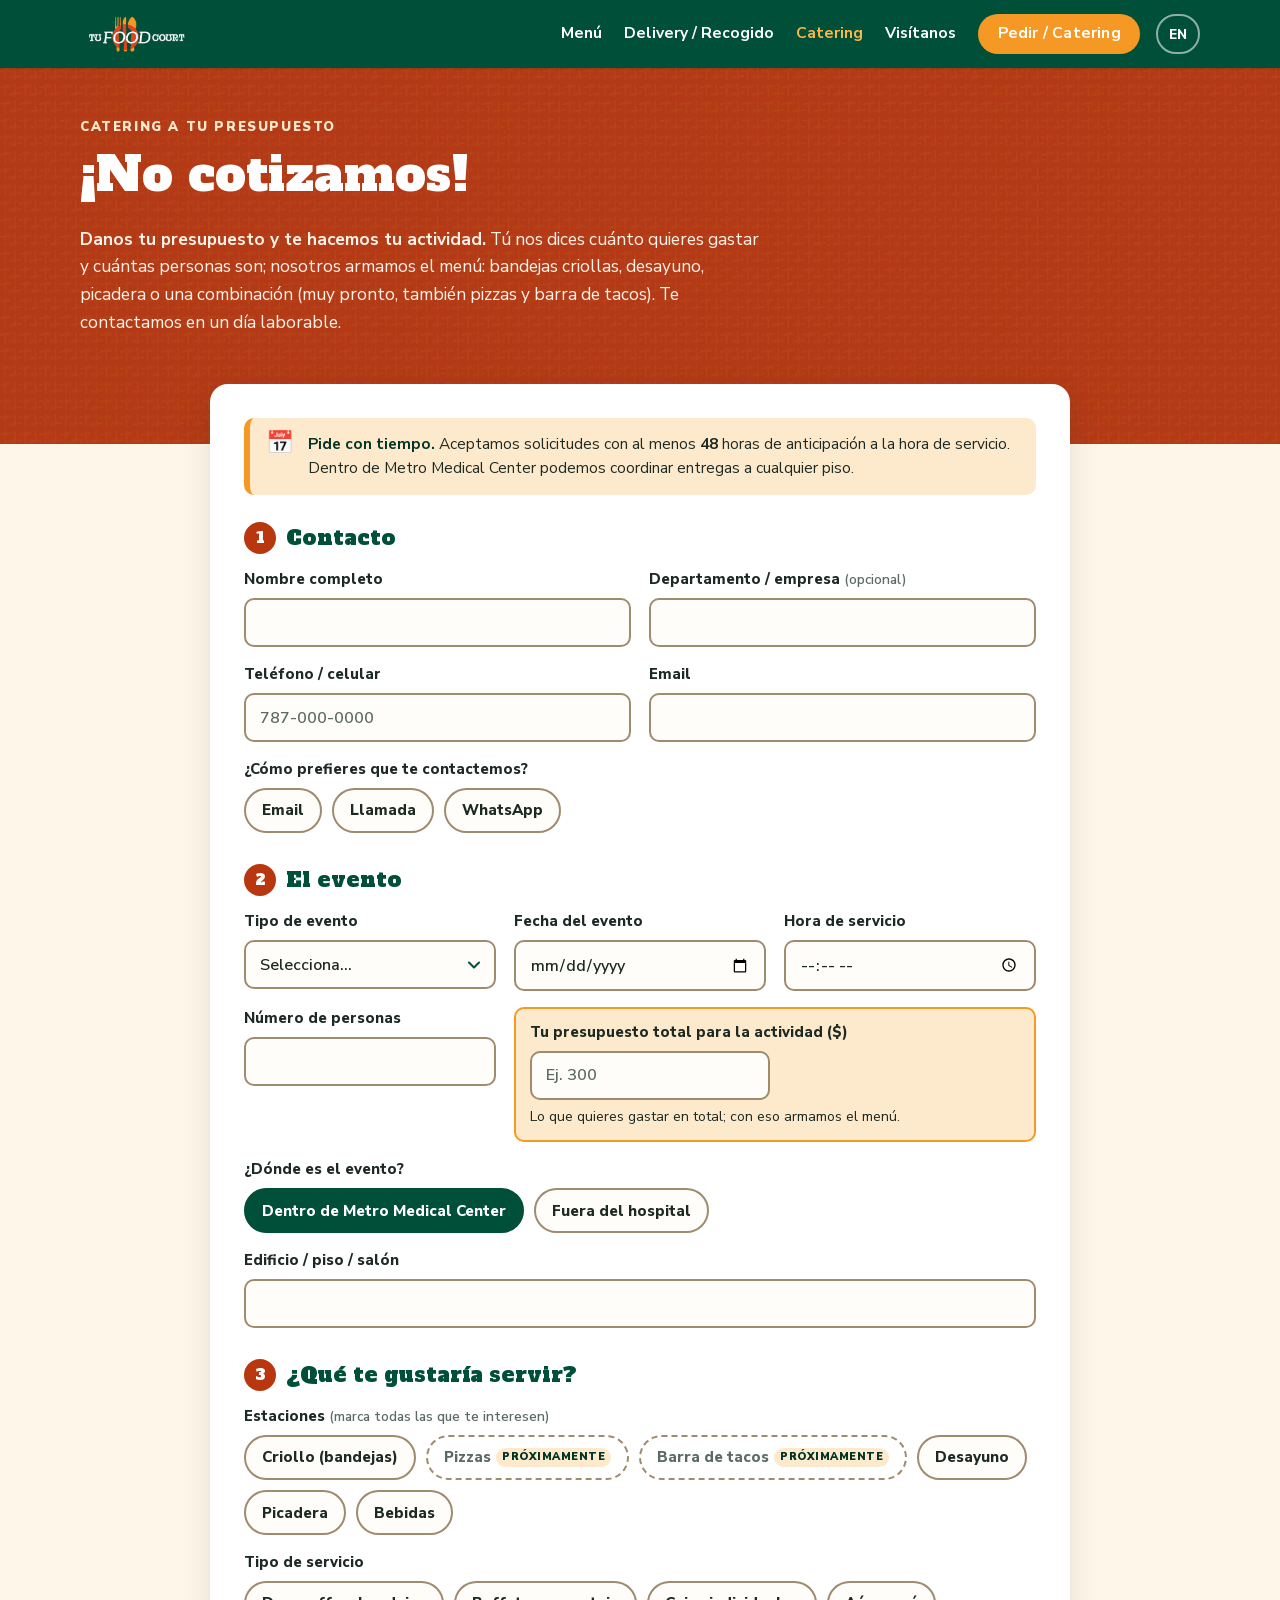
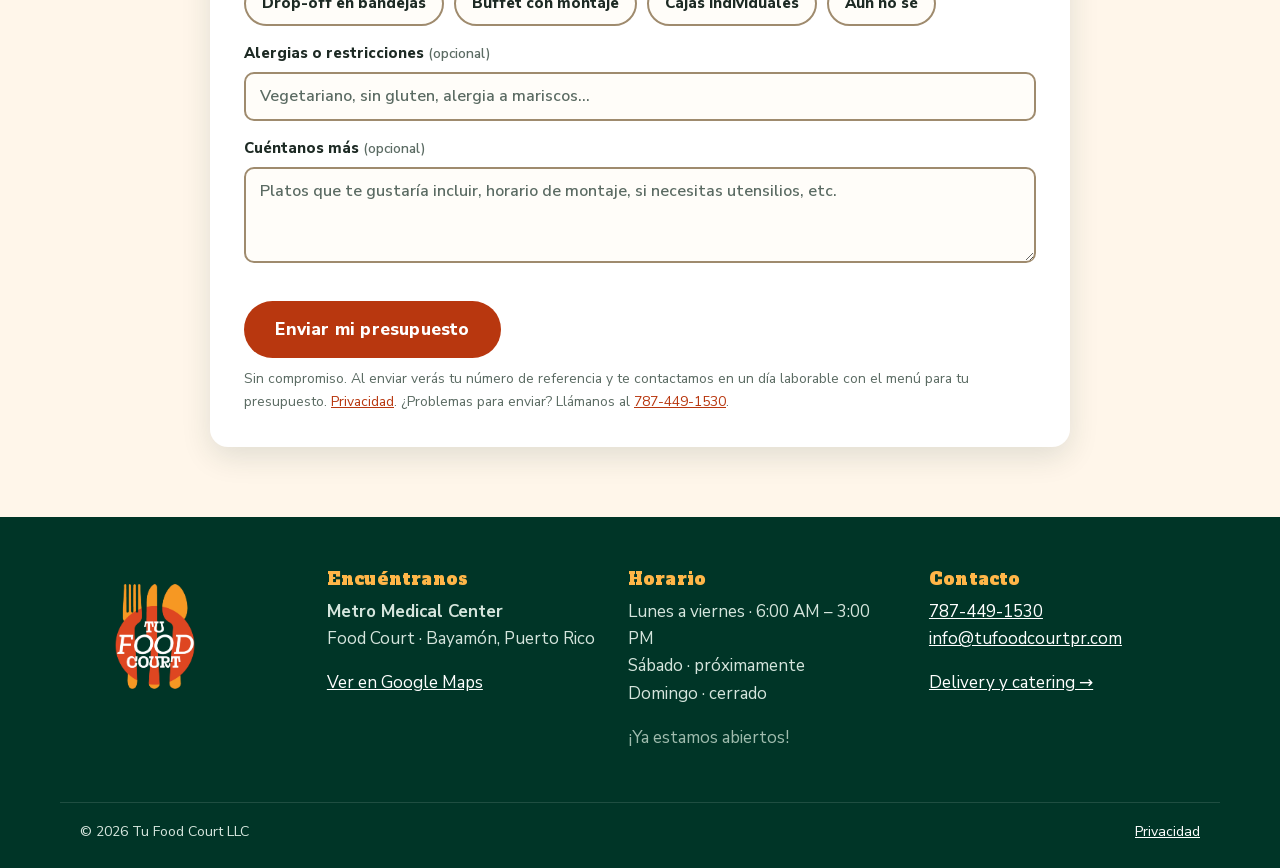
==== catering/index.html @ abd8bc7c "Home: banner del viernes desde el jueves + anuncio de catering todos los días («¡No cotizamos!») - B" ====
<!doctype html>
<html lang="es">
<head>
  <meta charset="utf-8">
  <meta name="viewport" content="width=device-width, initial-scale=1">
  <meta http-equiv="Content-Security-Policy" content="default-src 'self'; script-src 'self' 'unsafe-inline'; style-src 'self' 'unsafe-inline'; font-src 'self'; img-src 'self' data:; connect-src https://formsubmit.co https://docs.google.com; base-uri 'self'; form-action 'none'">
  <title>Catering a tu presupuesto · Tu Food Court · Bayamón</title>
  <meta name="description" content="¡No cotizamos! Danos tu presupuesto y te hacemos tu actividad: catering criollo, desayuno y picadera para reuniones, celebraciones de staff y eventos en Bayamón.">
  <link rel="canonical" href="https://tufoodcourtpr.com/catering/">
  <meta property="og:type" content="website">
  <meta property="og:title" content="Catering a tu presupuesto · Tu Food Court">
  <meta property="og:description" content="¡No cotizamos! Danos tu presupuesto y te hacemos tu actividad. Bandejas criollas, desayuno o picadera para tu reunión o evento.">
  <meta property="og:url" content="https://tufoodcourtpr.com/catering/">
  <meta property="og:image" content="https://tufoodcourtpr.com/assets/img/og-image.jpg">
  <meta property="og:image:width" content="1200">
  <meta property="og:image:height" content="630">
  <meta name="twitter:card" content="summary_large_image">
  <meta name="theme-color" content="#004f39">
  <link rel="icon" type="image/png" href="/assets/img/favicon.png">
  <link rel="apple-touch-icon" href="/assets/img/apple-touch-icon.png">
  <link rel="preload" href="/assets/fonts/nunito-sans-latin.woff2" as="font" type="font/woff2" crossorigin>
  <link rel="preload" href="/assets/fonts/alfa-slab-one-latin.woff2" as="font" type="font/woff2" crossorigin>
  <link rel="stylesheet" href="/assets/css/site.css?v=20261123a">
</head>
<body data-page="catering" data-title-en="Catering on your budget · Tu Food Court · Bayamón">
  <a class="skip" href="#main" data-i18n="skip">Saltar al contenido</a>
  <header class="site-header" data-site-header></header>

  <main id="main">
    <section class="page-hero red">
      <div class="wrap">
        <span class="eyebrow" data-i18n="c.eyebrow">Catering a tu presupuesto</span>
        <h1 data-i18n="c.title">¡No cotizamos!</h1>
        <p data-i18n="c.lead"><strong>Danos tu presupuesto y te hacemos tu actividad.</strong> Tú nos dices cuánto quieres gastar y cuántas personas son; nosotros armamos el menú: bandejas criollas, desayuno, picadera o una combinación (muy pronto, también pizzas y barra de tacos). Te contactamos en un día laborable.</p>
      </div>
    </section>

    <section class="form-shell">
      <div class="wrap">
        <div class="form-card">
          <div class="notice" role="note">
            <span class="notice-icon" aria-hidden="true">📅</span>
            <div>
              <strong data-i18n="c.noteT">Pide con tiempo.</strong>
              <span data-i18n="c.note">Aceptamos solicitudes con al menos <b data-lead>48</b> horas de anticipación a la hora de servicio. Dentro de Metro Medical Center podemos coordinar entregas a cualquier piso.</span>
            </div>
          </div>

          <form data-form="catering" method="post" novalidate autocomplete="on">
            <input class="hp" type="text" name="_honey" tabindex="-1" autocomplete="off" aria-hidden="true">

            <fieldset>
              <legend><span class="n">1</span><span data-i18n="c.f1">Contacto</span></legend>
              <div class="grid-2">
                <div class="field">
                  <label for="c-nombre" data-i18n="f.name">Nombre completo</label>
                  <input id="c-nombre" name="nombre" type="text" required autocomplete="name" maxlength="80">
                </div>
                <div class="field">
                  <label for="c-org" data-i18n="c.org">Departamento / empresa <span class="hint">(opcional)</span></label>
                  <input id="c-org" name="organizacion" type="text" autocomplete="organization" maxlength="80">
                </div>
                <div class="field">
                  <label for="c-tel" data-i18n="f.phone">Teléfono / celular</label>
                  <input id="c-tel" name="telefono" type="tel" required autocomplete="tel" inputmode="tel" placeholder="787-000-0000" maxlength="40">
                </div>
                <div class="field">
                  <label for="c-email" data-i18n="f.email">Email</label>
                  <input id="c-email" name="email" type="email" required autocomplete="email" inputmode="email" maxlength="120">
                </div>
                <div class="field span-2" role="group" aria-labelledby="c-pref-l">
                  <span class="label" id="c-pref-l" data-i18n="c.pref">¿Cómo prefieres que te contactemos?</span>
                  <div class="chips">
                    <label class="chip"><input type="radio" name="contacto_pref" value="Email" required><span>Email</span></label>
                    <label class="chip"><input type="radio" name="contacto_pref" value="Teléfono"><span data-i18n="c.prefPhone">Llamada</span></label>
                    <label class="chip"><input type="radio" name="contacto_pref" value="WhatsApp"><span>WhatsApp</span></label>
                  </div>
                </div>
              </div>
            </fieldset>

            <fieldset>
              <legend><span class="n">2</span><span data-i18n="c.f2">El evento</span></legend>
              <div class="grid-3">
                <div class="field">
                  <label for="c-tipo" data-i18n="c.type">Tipo de evento</label>
                  <select id="c-tipo" name="tipo_evento" required>
                    <option value="" data-i18n="f.choose">Selecciona…</option>
                    <option value="Reunión / adiestramiento" data-i18n="c.t1">Reunión o adiestramiento</option>
                    <option value="Celebración de staff" data-i18n="c.t2">Celebración de staff</option>
                    <option value="Semana de reconocimiento" data-i18n="c.t3">Semana de reconocimiento</option>
                    <option value="Cumpleaños / despedida" data-i18n="c.t4">Cumpleaños o despedida</option>
                    <option value="Evento corporativo" data-i18n="c.t5">Evento corporativo</option>
                    <option value="Evento familiar / privado" data-i18n="c.t6">Evento familiar o privado</option>
                    <option value="Otro" data-i18n="c.t7">Otro</option>
                  </select>
                </div>
                <div class="field">
                  <label for="c-fecha" data-i18n="c.date">Fecha del evento</label>
                  <input id="c-fecha" name="fecha_evento" type="date" required>
                </div>
                <div class="field">
                  <label for="c-hora" data-i18n="c.time">Hora de servicio</label>
                  <input id="c-hora" name="hora" type="time" required>
                </div>
                <div class="field">
                  <label for="c-inv" data-i18n="c.guests">Número de personas</label>
                  <input id="c-inv" name="invitados" type="number" required min="1" max="2000" step="1" inputmode="numeric">
                </div>
                <div class="field span-2 budget-field">
                  <label for="c-pres" data-i18n="c.budget">Tu presupuesto total para la actividad ($)</label>
                  <input id="c-pres" name="presupuesto" type="number" required min="1" max="100000" step="1" inputmode="numeric" data-i18n-ph="c.budgetPh" placeholder="Ej. 300">
                  <p class="budget-note"><span data-i18n="c.budgetHint">Lo que quieres gastar en total; con eso armamos el menú.</span> <strong data-per-person aria-live="polite"></strong></p>
                </div>
                <div class="field span-3" role="group" aria-labelledby="c-where-l">
                  <span class="label" id="c-where-l" data-i18n="c.whereT">¿Dónde es el evento?</span>
                  <div class="chips">
                    <label class="chip"><input type="radio" name="lugar_tipo" value="Dentro de Metro Medical Center" required checked><span data-i18n="c.w1">Dentro de Metro Medical Center</span></label>
                    <label class="chip"><input type="radio" name="lugar_tipo" value="Fuera de Metro Medical Center"><span data-i18n="c.w2">Fuera del hospital</span></label>
                  </div>
                </div>
                <div class="field span-3" data-address>
                  <label for="c-dir"><span>Edificio / piso / salón</span></label>
                  <input id="c-dir" name="direccion" type="text" required maxlength="160" autocomplete="off">
                </div>
              </div>
            </fieldset>

            <fieldset>
              <legend><span class="n">3</span><span data-i18n="c.f3">¿Qué te gustaría servir?</span></legend>
              <div class="grid-2">
                <div class="field span-2" role="group" aria-labelledby="c-stations-l">
                  <span class="label" id="c-stations-l" data-i18n="c.stations">Estaciones <span class="hint">(marca todas las que te interesen)</span></span>
                  <div class="chips">
                    <label class="chip"><input type="checkbox" name="estaciones" value="Criollo"><span data-i18n="c.s1">Criollo (bandejas)</span></label>
                    <label class="chip"><input type="checkbox" name="estaciones" value="Pizza" data-soon-station="pizza"><span><span data-i18n="c.s2">Pizzas</span> <span class="soon-tag" data-soon="pizza" data-i18n="soon">Próximamente</span></span></label>
                    <label class="chip"><input type="checkbox" name="estaciones" value="Tacos / Mexicano" data-soon-station="catering-tacos"><span><span data-i18n="c.s3">Barra de tacos</span> <span class="soon-tag" data-soon="catering-tacos" data-i18n="soon">Próximamente</span></span></label>
                    <label class="chip"><input type="checkbox" name="estaciones" value="Desayuno"><span data-i18n="c.s4">Desayuno</span></label>
                    <label class="chip"><input type="checkbox" name="estaciones" value="Aperitivos / picadera"><span data-i18n="c.s5">Picadera</span></label>
                    <label class="chip"><input type="checkbox" name="estaciones" value="Bebidas"><span data-i18n="c.s6">Bebidas</span></label>
                  </div>
                  <p class="field-error" data-stations-error hidden role="alert" data-i18n="c.stationsErr">Selecciona al menos una estación.</p>
                </div>
                <div class="field span-2" role="group" aria-labelledby="c-service-l">
                  <span class="label" id="c-service-l" data-i18n="c.service">Tipo de servicio</span>
                  <div class="chips">
                    <label class="chip"><input type="radio" name="servicio" value="Drop-off (entrega en bandejas)" required><span data-i18n="c.sv1">Drop-off en bandejas</span></label>
                    <label class="chip"><input type="radio" name="servicio" value="Buffet con montaje"><span data-i18n="c.sv2">Buffet con montaje</span></label>
                    <label class="chip"><input type="radio" name="servicio" value="Cajas individuales"><span data-i18n="c.sv3">Cajas individuales</span></label>
                    <label class="chip"><input type="radio" name="servicio" value="No estoy seguro(a)"><span data-i18n="c.sv4">Aún no sé</span></label>
                  </div>
                </div>
                <div class="field span-2">
                  <label for="c-dietas" data-i18n="c.diet">Alergias o restricciones <span class="hint">(opcional)</span></label>
                  <input id="c-dietas" name="dietas" type="text" maxlength="160" data-i18n-ph="c.dietPh" placeholder="Vegetariano, sin gluten, alergia a mariscos…">
                </div>
                <div class="field span-2">
                  <label for="c-notas" data-i18n="c.notes">Cuéntanos más <span class="hint">(opcional)</span></label>
                  <textarea id="c-notas" name="notas" maxlength="800" data-i18n-ph="c.notesPh" placeholder="Platos que te gustaría incluir, horario de montaje, si necesitas utensilios, etc."></textarea>
                </div>
              </div>
            </fieldset>

            <p class="form-error" data-form-error hidden role="alert" tabindex="-1"></p>
            <div class="form-actions">
              <button class="btn btn-red btn-lg" type="submit" data-i18n="c.submit">Enviar mi presupuesto</button>
              <p class="fine" data-i18n="c.fine">Sin compromiso. Al enviar verás tu número de referencia y te contactamos en un día laborable con el menú para tu presupuesto. <a href="/privacidad/">Privacidad</a>. ¿Problemas para enviar? Llámanos al <a data-cfg-tel href="#"></a>.</p>
            </div>
          </form>

          <div class="done" data-form-done hidden tabindex="-1">
            <div class="done-icon" aria-hidden="true">✓</div>
            <h2 data-i18n="c.doneT">¡Recibimos tu presupuesto!</h2>
            <p class="ref" data-ref></p>
            <div data-summary></div>
            <p data-i18n="c.done">Te contactamos dentro de un día laborable con el menú que armamos para tu presupuesto. ¿Lo necesitas antes? Llámanos al <a data-cfg-tel href="#"></a> con tu número de referencia y le damos prioridad.</p>
            <p>
              <a class="btn btn-amber" href="/" data-i18n="f.home">Volver al inicio</a>
            </p>
          </div>
        </div>
      </div>
    </section>
  </main>

  <footer class="site-footer" data-site-footer></footer>

  <script src="/assets/js/config.js?v=20261123a"></script>
  <script src="/assets/js/i18n.js?v=20261123a"></script>
  <script src="/assets/js/site.js?v=20261123a"></script>
  <script src="/assets/js/forms.js?v=20261123a"></script>
</body>
</html>
---- assets/css/site.css ----
/* Tu Food Court — brand stylesheet. Colors sampled from the official logo files. */

/* Self-hosted Latin subsets (SIL Open Font License, see assets/fonts/OFL.txt). */
@font-face { font-family: 'Alfa Slab One'; font-style: normal; font-weight: 400; font-display: swap; src: url('/assets/fonts/alfa-slab-one-latin.woff2') format('woff2'); }
@font-face { font-family: 'Bitter'; font-style: italic; font-weight: 700 800; font-display: swap; src: url('/assets/fonts/bitter-italic-latin.woff2') format('woff2'); }
@font-face { font-family: 'Nunito Sans'; font-style: normal; font-weight: 400 900; font-display: swap; src: url('/assets/fonts/nunito-sans-latin.woff2') format('woff2'); }

:root {
  --green: #004f39;
  --green-deep: #003527;
  --green-soft: #e3efe9;
  --red: #db461c;
  --red-deep: #b8370f;
  --amber: #f59924;
  --amber-soft: #fde9cc;
  --cream: #fff6ea;
  --paper: #ffffff;
  --ink: #1d2a24;
  --muted: #5b6b63;
  --line: #e7dccb;
  --line-strong: #9f8b6e;   /* 3.1:1 on white — visible form-field borders */
  --amber-text: #ffb648;    /* amber for TEXT on green (4.35:1 → 5.9:1) */
  --radius: 18px;
  --radius-sm: 10px;
  --shadow: 0 10px 30px rgba(0, 53, 39, .12);
  --font-display: 'Alfa Slab One', 'Rockwell', Georgia, serif;
  --font-accent: 'Bitter', Georgia, serif;
  --font-body: 'Nunito Sans', system-ui, -apple-system, 'Segoe UI', sans-serif;
  --wrap: 1160px;
}

*, *::before, *::after { box-sizing: border-box; }
html { scroll-behavior: smooth; -webkit-text-size-adjust: 100%; overflow-x: clip; } /* clip (not hidden) keeps sticky/anchors working and stops phones from widening the page when something overflows */
body {
  margin: 0;
  font-family: var(--font-body);
  font-size: 17px;
  line-height: 1.6;
  color: var(--ink);
  background: var(--cream);
  /* no overflow-x here: with html { overflow-x: clip } a body overflow value would make body a scroll
     container and un-stick the header */
}
img { max-width: 100%; height: auto; display: block; }
[hidden] { display: none !important; }
a { color: var(--red-deep); }
a:hover { color: var(--red); }
h1, h2, h3, h4 { font-family: var(--font-display); font-weight: 400; line-height: 1.12; margin: 0 0 .5em; letter-spacing: .2px; }
h1 { font-size: clamp(2.1rem, 5.2vw, 3.6rem); }
h2 { font-size: clamp(1.7rem, 3.6vw, 2.6rem); }
h3 { font-size: 1.3rem; }
p { margin: 0 0 1em; }
.wrap { width: 100%; max-width: var(--wrap); margin: 0 auto; padding: 0 20px; }
.sr-only { position: absolute; width: 1px; height: 1px; overflow: hidden; clip: rect(0 0 0 0); white-space: nowrap; }
.muted { color: var(--muted); }
.accent { font-family: var(--font-accent); font-style: italic; font-weight: 800; }
:focus-visible { outline: 3px solid var(--green); outline-offset: 2px; }
.site-header :focus-visible, .hero :focus-visible, .section-green :focus-visible, .section-red :focus-visible, .page-hero :focus-visible, .hub :focus-visible, .site-footer :focus-visible, .station :focus-visible { outline-color: var(--amber); }
.station-amber :focus-visible { outline-color: var(--green-deep); }
.station-red :focus-visible, .section-red :focus-visible, .page-hero.red :focus-visible { outline-color: #fff; }
[id] { scroll-margin-top: 84px; } /* anchors land below the sticky header */
.skip { position: absolute; left: -999px; top: 8px; background: var(--amber); color: var(--green-deep); padding: 8px 14px; border-radius: 8px; z-index: 100; font-weight: 800; }
.skip:focus { left: 8px; }

/* ---------- buttons ---------- */
.btn {
  display: inline-flex; align-items: center; justify-content: center; gap: .5em;
  font-family: var(--font-body); font-weight: 800; font-size: 1rem; letter-spacing: .2px;
  padding: .85em 1.4em; border-radius: 999px; border: 2px solid transparent;
  text-decoration: none; cursor: pointer; transition: transform .12s ease, background .15s ease, box-shadow .15s ease;
  line-height: 1.1;
}
.btn:hover { transform: translateY(-1px); }
.btn:active { transform: translateY(0); }
.btn-amber { background: var(--amber); color: var(--green-deep); }
.btn-amber:hover { background: #ffaa3d; color: var(--green-deep); }
.btn-red { background: var(--red-deep); color: #fff; } /* 5.9:1 with white; brand red alone is 4.3:1 */
.btn-red:hover { background: #9e2f0c; color: #fff; }
.btn-green { background: var(--green); color: #fff; }
.btn-green:hover { background: var(--green-deep); color: #fff; }
.btn-ghost { background: transparent; color: #fff; border-color: rgba(255,255,255,.7); }
.btn-ghost:hover { background: rgba(255,255,255,.12); color: #fff; }
.btn-sm { padding: .6em 1.1em; font-size: .92rem; }
.btn-lg { padding: 1em 1.7em; font-size: 1.08rem; }
.btn[disabled] { opacity: .6; cursor: progress; transform: none; }

/* ---------- header ---------- */
.site-header { position: sticky; top: 0; z-index: 50; min-height: 68px; background: var(--green); box-shadow: 0 2px 0 rgba(0,0,0,.08); } /* reserved so the page doesn't jump when site.js draws the header */
.header-inner { display: flex; align-items: center; gap: 16px; min-height: 68px; }
.brand img { height: 50px; width: auto; }
.nav { display: flex; align-items: center; gap: 22px; margin-left: auto; }
.nav a { color: #fff; text-decoration: none; font-weight: 700; font-size: .98rem; }
.nav a:not(.btn):hover, .nav a[aria-current] { color: var(--amber-text); }
.header-actions { display: flex; align-items: center; gap: 8px; }
.lang-toggle {
  font: 800 .85rem var(--font-body); color: #fff; background: transparent;
  border: 2px solid rgba(255,255,255,.55); border-radius: 999px; padding: .35em .8em; cursor: pointer; min-height: 40px; min-width: 44px;
}
.lang-toggle:hover { border-color: var(--amber); color: var(--amber-text); }
.nav-burger { display: none; background: none; border: 0; padding: 10px; cursor: pointer; min-width: 44px; min-height: 44px; }
.nav-burger span { display: block; width: 24px; height: 3px; background: #fff; border-radius: 2px; margin: 4px 0; }
@media (max-width: 880px) {
  .nav-burger { display: block; }
  .nav {
    position: absolute; top: 100%; left: 0; right: 0; flex-direction: column; align-items: stretch; gap: 0;
    background: var(--green-deep); padding: 8px 20px 18px; display: none; margin: 0;
  }
  .nav.open { display: flex; }
  .nav a { padding: 12px 0; border-bottom: 1px solid rgba(255,255,255,.1); }
  .nav .nav-cta { margin-top: 12px; border-bottom: 0; }
  .header-actions { margin-left: auto; }
  .brand img { height: 42px; }
}

/* ---------- hero ---------- */
.hero {
  position: relative; color: #fff; overflow: hidden;
  background: var(--green) url('/assets/img/pattern-tile.png') repeat;
  background-blend-mode: soft-light;
  background-size: 300px;
}
.hero::after { content: ''; position: absolute; inset: 0; background: linear-gradient(180deg, rgba(0,79,57,.8), rgba(0,53,39,.9)); }
.hero .wrap { position: relative; z-index: 1; display: grid; grid-template-columns: 1.1fr .9fr; gap: 40px; align-items: center; padding-top: 64px; padding-bottom: 72px; }
.hero h1 { color: #fff; }
.hero h1 .accent { color: var(--amber); display: block; font-size: .78em; margin-top: .15em; }
.hero-lead { font-size: 1.15rem; max-width: 34em; color: #e8f2ed; }
.hero-badge {
  display: inline-block; background: var(--amber); color: var(--green-deep); font-weight: 900;
  border-radius: 999px; padding: .35em 1em; font-size: .9rem; letter-spacing: .4px; text-transform: uppercase; margin-bottom: 18px;
}
.hero-ctas { display: flex; flex-wrap: wrap; gap: 12px; margin-top: 26px; }
.hero-logo { justify-self: center; width: min(420px, 100%); filter: drop-shadow(0 18px 30px rgba(0,0,0,.25)); }
@media (max-width: 880px) {
  .hero .wrap { grid-template-columns: 1fr; text-align: center; padding-top: 36px; padding-bottom: 52px; gap: 18px; }
  .hero-logo { width: min(260px, 70%); order: -1; }
  .hero-lead { margin-left: auto; margin-right: auto; }
  .hero-ctas { justify-content: center; }
}

/* ---------- weekly promo banner (home; filled by site.js from config.weeklyPromo) ---------- */
.promo-hero {
  position: relative; overflow: hidden; color: #fff;
  background: linear-gradient(rgba(0,0,0,.18), rgba(0,0,0,.18)), url('/assets/img/pattern-tile.png') repeat var(--red); background-size: auto, 300px; /* same recipe as .section-red: white text ≥4.6:1 */
  border-bottom: 5px solid var(--amber);
  animation: promo-in .55s cubic-bezier(.2,.8,.2,1) both;
}
.promo-hero[hidden] { display: none; }
.promo-hero.is-pending { min-height: 290px; } /* reserved by the pre-paint script in index.html until site.js draws the banner */
.promo-hero::before { /* a light sweep across the banner, three times, once the page has settled */
  content: ''; position: absolute; inset: 0; pointer-events: none; transform: translateX(-100%);
  background: linear-gradient(105deg, transparent 38%, rgba(255,255,255,.2) 50%, transparent 62%);
  animation: promo-shine 2.6s ease-in-out 1.1s 1; /* one pass: all automatic motion ends within 5 s (WCAG 2.2.2) */
}
.promo-hero :focus-visible { outline-color: #fff; }
.promo-inner { position: relative; z-index: 1; display: grid; grid-template-columns: auto minmax(0, 1fr) auto; gap: 18px 34px; align-items: center; padding-top: 26px; padding-bottom: 26px; }
.promo-burst {
  position: relative; width: 138px; height: 138px; display: grid; place-content: center; text-align: center; color: var(--green-deep);
  transform: rotate(-8deg); filter: drop-shadow(0 8px 12px rgba(0,0,0,.35));
  animation: promo-burst-in .7s .2s cubic-bezier(.3,1.6,.5,1) both, promo-pulse 1.6s 1.1s ease-in-out 2;
}
.promo-burst::before {
  content: ''; position: absolute; inset: 0; background: var(--amber);
  clip-path: polygon(50% 0%, 61% 11%, 75% 6%, 80% 20%, 94% 25%, 89% 39%, 100% 50%, 89% 61%, 94% 75%, 80% 80%, 75% 94%, 61% 89%, 50% 100%, 39% 89%, 25% 94%, 20% 80%, 6% 75%, 11% 61%, 0% 50%, 11% 39%, 6% 25%, 20% 20%, 25% 6%, 39% 11%);
}
.promo-burst > * { position: relative; }
.pb-num { font-family: var(--font-display); font-size: 2.9rem; line-height: .95; }
.pb-num small { font-size: 1.6rem; }
.pb-off { font-weight: 900; font-size: 1rem; letter-spacing: 2px; margin-top: 2px; }
.promo-kicker { display: inline-block; background: var(--amber); color: var(--green-deep); font-weight: 900; font-size: .84rem; letter-spacing: 1px; text-transform: uppercase; border-radius: 999px; padding: .3em 1em; margin-bottom: 8px; }
.promo-title { font-family: var(--font-display); line-height: 1.12; letter-spacing: .2px; color: #fff; font-size: clamp(1.9rem, 4.6vw, 3rem); margin: 0 0 .15em; text-shadow: 0 2px 0 rgba(0,0,0,.18); }
.promo-sub { font-size: 1.12rem; font-weight: 700; margin: 0; color: #fff; }
.promo-dishes { list-style: none; margin: 14px 0 0; padding: 0; display: flex; flex-wrap: wrap; gap: 8px; }
.promo-dishes li { background: rgba(0,0,0,.26); border-radius: 999px; padding: .38em 1em; font-size: .95rem; font-weight: 800; }
.promo-dishes .pd-price { white-space: nowrap; }
.promo-hero .was { color: #ffd9cb; font-weight: 700; }
.promo-dishes .now { font-size: 1.12rem; font-weight: 900; color: #fff; }
.promo-act { display: flex; flex-direction: column; align-items: center; gap: 8px; text-align: center; }
.promo-act .btn { box-shadow: 0 6px 0 rgba(0,0,0,.22); }
.promo-act .btn:hover { transform: translateY(-2px); }
.promo-fine { font-size: .8rem; font-weight: 700; color: #ffe9dc; max-width: 17em; }
@keyframes promo-in { from { opacity: 0; transform: translateY(-14px); } }
@keyframes promo-shine { from { transform: translateX(-100%); } to { transform: translateX(100%); } }
@keyframes promo-burst-in { from { opacity: 0; transform: scale(.2) rotate(-55deg); } }
@keyframes promo-pulse { 50% { transform: scale(1.08) rotate(-4deg); } }
@media (max-width: 760px) {
  .promo-inner { grid-template-columns: auto minmax(0, 1fr); grid-template-areas: "burst kick" "burst title" "sub sub" "dishes dishes" "act act"; gap: 2px 16px; padding-top: 18px; padding-bottom: 20px; }
  .promo-copy { display: contents; }
  .promo-burst { grid-area: burst; width: 98px; height: 98px; }
  .pb-num { font-size: 2.05rem; }
  .pb-num small { font-size: 1.15rem; }
  .pb-off { font-size: .8rem; }
  .promo-kicker { grid-area: kick; align-self: end; justify-self: start; font-size: .76rem; margin-bottom: 2px; }
  .promo-title { grid-area: title; align-self: start; font-size: clamp(1.55rem, 7.4vw, 2rem); margin: 0; }
  .promo-sub { grid-area: sub; margin-top: 10px; font-size: 1.02rem; }
  .promo-dishes { grid-area: dishes; margin-top: 10px; }
  .promo-act { grid-area: act; margin-top: 14px; }
  .promo-act .btn { width: 100%; }
  .promo-hero.is-pending { min-height: 470px; }
}

/* ---------- catering ad (home, every day; config.cateringAd). Big banner, or .is-slim strip under the promo banner ---------- */
.cat-ad {
  position: relative; overflow: hidden; color: var(--green-deep);
  background: repeating-linear-gradient(135deg, rgba(255,255,255,.09) 0 16px, transparent 16px 32px), var(--amber); /* green-deep text on amber: 6.4:1 */
  border-bottom: 5px solid var(--red-deep);
  animation: promo-in .55s cubic-bezier(.2,.8,.2,1) both;
}
.cat-ad[hidden] { display: none; }
.cat-ad :focus-visible { outline-color: var(--green-deep); }
.cat-inner { position: relative; display: grid; grid-template-columns: auto minmax(0, 1fr) auto; gap: 18px 34px; align-items: center; padding-top: 24px; padding-bottom: 24px; }
.cat-badge {
  width: 132px; height: 132px; border-radius: 50%; background: var(--red-deep); color: #fff; border: 4px dashed rgba(255,255,255,.75);
  display: grid; place-content: center; text-align: center; transform: rotate(6deg); box-shadow: 0 8px 16px rgba(0,0,0,.25);
  animation: promo-burst-in .7s .2s cubic-bezier(.3,1.6,.5,1) both, promo-pulse 1.6s 1.1s ease-in-out 2;
}
.cb-sign { font-family: var(--font-display); font-size: 3rem; line-height: .9; }
.cb-txt { font-weight: 900; font-size: .68rem; letter-spacing: .6px; text-transform: uppercase; line-height: 1.15; max-width: 7.5em; margin: 2px auto 0; }
.cat-kicker { display: inline-block; background: var(--green-deep); color: #fff; font-weight: 900; font-size: .8rem; letter-spacing: 1px; text-transform: uppercase; border-radius: 999px; padding: .3em 1em; margin-bottom: 8px; }
.cat-title { font-family: var(--font-display); line-height: 1.12; letter-spacing: .2px; color: var(--green-deep); font-size: clamp(1.9rem, 4.6vw, 3rem); margin: 0 0 .1em; }
.cat-sub { font-family: var(--font-accent); font-style: italic; font-weight: 800; font-size: clamp(1.15rem, 2.4vw, 1.45rem); margin: 0; }
.cat-points { list-style: none; margin: 12px 0 0; padding: 0; display: flex; flex-wrap: wrap; gap: 8px; }
.cat-points li { background: rgba(255,255,255,.5); border-radius: 999px; padding: .32em .95em; font-size: .92rem; font-weight: 800; }
.cat-points li::before { content: '✓ '; color: var(--red-deep); font-weight: 900; }
.cat-act { display: flex; flex-direction: column; align-items: center; gap: 8px; text-align: center; }
.cat-act .btn { box-shadow: 0 6px 0 rgba(0,0,0,.2); }
.cat-act .btn:hover { transform: translateY(-2px); }
.cat-fine { font-size: .8rem; font-weight: 800; max-width: 17em; }
.cat-ad.is-slim { animation: none; border-bottom-width: 4px; }
.cat-ad.is-slim .cat-badge, .cat-ad.is-slim .cat-kicker, .cat-ad.is-slim .cat-points, .cat-ad.is-slim .cat-fine { display: none; }
.cat-ad.is-slim .cat-inner { grid-template-columns: minmax(0, 1fr) auto; padding-top: 12px; padding-bottom: 12px; gap: 10px 24px; }
.cat-ad.is-slim .cat-title { display: inline; font-size: clamp(1.25rem, 2.6vw, 1.6rem); margin-right: .35em; }
.cat-ad.is-slim .cat-sub { display: inline; font-size: clamp(1.02rem, 2vw, 1.2rem); }
.cat-ad.is-slim .cat-act .btn { padding: .65em 1.2em; font-size: .98rem; }
@media (max-width: 760px) {
  .cat-inner { grid-template-columns: auto minmax(0, 1fr); grid-template-areas: "badge kick" "badge title" "sub sub" "points points" "act act"; gap: 2px 16px; padding-top: 18px; padding-bottom: 20px; }
  .cat-copy { display: contents; }
  .cat-badge { grid-area: badge; width: 96px; height: 96px; border-width: 3px; }
  .cb-sign { font-size: 2.2rem; }
  .cb-txt { font-size: .56rem; letter-spacing: 0; }
  .cat-kicker { grid-area: kick; align-self: end; justify-self: start; font-size: .72rem; margin-bottom: 2px; }
  .cat-title { grid-area: title; align-self: start; font-size: clamp(1.6rem, 8vw, 2.1rem); margin: 0; }
  .cat-sub { grid-area: sub; margin-top: 10px; }
  .cat-points { grid-area: points; margin-top: 10px; }
  .cat-act { grid-area: act; margin-top: 14px; }
  .cat-act .btn { width: 100%; }
  .cat-ad.is-slim .cat-inner { grid-template-columns: 1fr; grid-template-areas: "sub" "act"; text-align: center; }
  .cat-ad.is-slim .cat-copy { display: block; grid-area: sub; }
  .cat-ad.is-slim .cat-sub { margin-top: 0; }
  .cat-ad.is-slim .cat-act { margin-top: 4px; }
  .cat-ad.is-slim .cat-act .btn { width: auto; }
}

/* ---------- sections ---------- */
.section { padding: 76px 0; }
.section-head { max-width: 720px; margin-bottom: 36px; }
.section-head.center { text-align: center; margin-left: auto; margin-right: auto; }
.eyebrow { display: inline-block; font-weight: 900; font-size: .82rem; letter-spacing: 1.6px; text-transform: uppercase; color: var(--red-deep); margin-bottom: 10px; }
.section-green { background: var(--green); color: #fff; }
.section-green h2, .section-green h3 { color: #fff; }
.section-green .eyebrow { color: var(--amber-text); }
.section-red { background: linear-gradient(rgba(0,0,0,.18), rgba(0,0,0,.18)), url('/assets/img/pattern-tile.png') repeat var(--red); background-size: auto, 300px; color: #fff; } /* slight darkening lifts white text to ≥4.6:1 */
.section-red h2, .section-red h3 { color: #fff; }
.section-red .eyebrow { color: var(--amber-soft); }
.section-paper { background: var(--paper); }
@media (max-width: 640px) { .section { padding: 54px 0; } }

/* stations */
.stations { display: grid; grid-template-columns: repeat(3, 1fr); gap: 22px; }
.station {
  border-radius: var(--radius); padding: 30px 26px 26px; color: #fff; position: relative; overflow: hidden; min-height: 250px;
  display: flex; flex-direction: column; box-shadow: var(--shadow);
}
.station h3 { font-size: 1.9rem; margin-bottom: .3em; }
.station p { color: rgba(255,255,255,.9); }
.station .station-num { font-family: var(--font-display); font-size: 4.2rem; line-height: 1; opacity: .18; position: absolute; right: 18px; top: 10px; }
.station a { margin-top: auto; color: #fff; font-weight: 800; text-decoration: none; }
.station a:hover { text-decoration: underline; color: #fff; }
.station-green { background: var(--green); }
.station-red { background: var(--red-deep); }
.station-amber { background: var(--amber); color: var(--green-deep); }
.station-amber p, .station-amber a, .station-amber a:hover { color: var(--green-deep); }
@media (max-width: 880px) { .stations { grid-template-columns: 1fr; } .station { min-height: 0; } }

/* «Próximamente»: stations listed in config.comingSoon */
.soon-badge { align-self: flex-start; background: #fff; color: var(--green-deep); font-weight: 900; font-size: .78rem; letter-spacing: .6px; text-transform: uppercase; border-radius: 999px; padding: .3em .9em; margin-bottom: 12px; }
.soon-tag { display: inline-block; vertical-align: middle; margin-left: .35em; padding: .1em .55em; border-radius: 999px; background: var(--amber-soft); color: var(--green-deep); font-size: .68rem; font-weight: 900; letter-spacing: .5px; text-transform: uppercase; line-height: 1.5; }
/* Weekly promotion (config.weeklyPromo): tag next to a discounted dish and the crossed-out normal price in the cart */
.promo-tag { display: inline-block; vertical-align: middle; margin-left: .35em; padding: .1em .55em; border-radius: 999px; background: var(--red-deep); color: #fff; font-size: .68rem; font-weight: 900; letter-spacing: .5px; text-transform: uppercase; line-height: 1.5; white-space: nowrap; }
.cart-price .promo-tag { margin-left: 0; }
.was { color: var(--muted); font-weight: 700; text-decoration: line-through; }
.mi-soon { margin-left: auto; }
.mi-soon .soon-tag { margin-left: 0; }
.pick-soon { cursor: default; border-style: dashed; }
.pick-soon:hover { border-color: #cdbfa6; }
.soon-note { background: var(--amber-soft); color: var(--green-deep); border-left: 6px solid var(--amber); border-radius: var(--radius-sm); padding: 12px 16px; margin: 4px 0 20px; font-size: .95rem; }

/* menu */
.menu-tabs { display: flex; flex-wrap: wrap; gap: 10px; margin-bottom: 18px; }
.menu-tab {
  font: 800 1rem var(--font-body); padding: .7em 1.3em; border-radius: 999px; cursor: pointer;
  border: 2px solid var(--line-strong); background: var(--paper); color: var(--ink);
}
.menu-tab[aria-pressed="true"].tab-green { background: var(--green); border-color: var(--green); color: #fff; }
.menu-tab[aria-pressed="true"].tab-red { background: var(--red-deep); border-color: var(--red-deep); color: #fff; }
.menu-tab[aria-pressed="true"].tab-amber { background: var(--amber); border-color: var(--amber); color: var(--green-deep); }
.menu-tab[aria-pressed="true"].tab-cream { background: var(--green-deep); border-color: var(--green-deep); color: #fff; }
.menu-tabs.small .menu-tab { font-size: .9rem; padding: .5em 1em; }
.menu-panel { background: var(--paper); border-radius: var(--radius); padding: 30px; border-top: 8px solid var(--green); box-shadow: var(--shadow); }
.menu-panel.panel-red { border-top-color: var(--red); }
.menu-panel.panel-amber { border-top-color: var(--amber); }
.menu-tagline { font-family: var(--font-accent); font-style: italic; font-weight: 700; font-size: 1.15rem; color: var(--muted); }
.menu-sections { display: grid; grid-template-columns: repeat(auto-fit, minmax(300px, 1fr)); gap: 28px 40px; }
.menu-section h3 { color: var(--green); border-bottom: 2px dashed var(--line); padding-bottom: .35em; }
.panel-red .menu-section h3 { color: var(--red-deep); }
.panel-amber .menu-section h3 { color: var(--red-deep); }
.menu-note { font-size: .95rem; color: var(--muted); }
.menu-loading, .menu-empty { color: var(--muted); font-size: .95rem; margin: 6px 0; min-height: 2.5em; } /* while prices.js reads the sheet / a station the owner emptied */
.menu-items { list-style: none; margin: 0; padding: 0; }
.menu-items li { padding: 10px 0; border-bottom: 1px solid #f1e8da; }
/* Name and price share a line when they fit; a long multi-variant price (e.g. "Regular $12.99 · Combo $15.99")
   drops to its own right-aligned line and wraps between variants instead of widening the page on phones. */
.mi-row { display: flex; flex-wrap: wrap; justify-content: space-between; align-items: baseline; gap: 2px 12px; }
.mi-price { font-weight: 900; color: var(--green); font-size: .95rem; text-align: right; margin-left: auto; max-width: 100%; white-space: normal; overflow-wrap: anywhere; }
.mi-price .var { white-space: nowrap; }
.mi-price .now { color: var(--red-deep); }
.mi-price .was { font-weight: 700; }
.mi-price .sep { color: var(--muted); font-weight: 700; }
.panel-red .mi-price { color: var(--red-deep); }
.mi-name { display: block; font-weight: 800; flex: 1 1 auto; min-width: 0; overflow-wrap: anywhere; }
.mi-desc { display: block; font-size: .92rem; color: var(--muted); }
.menu-groups { display: grid; grid-template-columns: repeat(2, 1fr); gap: 18px; }
/* "Hoy en la línea criolla" — filled by criollo.js from the owner's Google Sheet */
.criollo-today { background: var(--green-soft); border-left: 6px solid var(--amber); border-radius: var(--radius-sm); padding: 14px 16px; margin: 0 0 22px; }
.criollo-today[hidden] { display: none; }
.criollo-today.compact { margin: 0 0 12px; padding: 12px 14px; }
.today-title { margin: 0 0 8px; font-weight: 900; color: var(--green); letter-spacing: .5px; text-transform: uppercase; font-size: .85rem; }
.today-date { display: block; text-transform: none; letter-spacing: 0; font-weight: 700; color: var(--muted); font-size: .9rem; }
.today-list { margin: 0; display: grid; gap: 6px 14px; grid-template-columns: repeat(auto-fit, minmax(220px, 1fr)); }
.today-list div { display: flex; flex-direction: column; gap: 1px; min-width: 0; }
.today-list dt { font-size: .78rem; font-weight: 900; text-transform: uppercase; letter-spacing: .6px; color: var(--red-deep); }
.today-list dd { margin: 0; font-weight: 700; overflow-wrap: anywhere; }
.today-foot { margin: 10px 0 0; font-size: .9rem; color: var(--muted); font-weight: 700; }
.today-foot .var { white-space: nowrap; }
.criollo-today.compact .today-list { grid-template-columns: 1fr; gap: 4px; }
.menu-group h4 { font-family: var(--font-body); font-weight: 900; font-size: .8rem; letter-spacing: 1.3px; text-transform: uppercase; color: var(--red-deep); margin-bottom: .4em; }
.menu-group ul { margin: 0; padding-left: 1.1em; font-size: .95rem; }
.menu-group li { margin-bottom: 2px; }
.menu-foot { margin-top: 18px; font-size: .9rem; color: var(--muted); text-align: center; }
@media (max-width: 640px) { .menu-panel { padding: 22px 18px; } .menu-groups { grid-template-columns: 1fr; } .menu-sections { grid-template-columns: 1fr; } }

/* split feature (delivery / catering) */
.split { display: grid; grid-template-columns: 1.1fr .9fr; gap: 48px; align-items: center; }
.split.reverse > :first-child { order: 2; }
.steps { list-style: none; padding: 0; margin: 22px 0 28px; counter-reset: s; }
.steps li { position: relative; padding-left: 54px; margin-bottom: 16px; counter-increment: s; }
.steps li::before {
  content: counter(s); position: absolute; left: 0; top: -2px; width: 38px; height: 38px; border-radius: 50%;
  background: var(--amber); color: var(--green-deep); font-family: var(--font-display); display: grid; place-items: center; font-size: 1.1rem;
}
.steps strong { display: block; }
.pill-note {
  display: inline-flex; gap: .5em; align-items: center; background: rgba(255,255,255,.12); border: 1px dashed rgba(255,255,255,.5);
  border-radius: 12px; padding: .7em 1em; font-size: .95rem;
}
.card {
  background: var(--paper); color: var(--ink); border-radius: var(--radius); padding: 28px; box-shadow: var(--shadow);
}
.card h3 { color: var(--green); }
.qr-card { text-align: center; }
.qr-card img { width: 220px; margin: 6px auto 12px; border-radius: 12px; }
.qr-card .url { font-weight: 900; color: var(--green); word-break: break-all; }
.check-list { list-style: none; padding: 0; margin: 0 0 1em; }
.check-list li { padding-left: 30px; position: relative; margin-bottom: 10px; }
.check-list li::before { content: '✓'; position: absolute; left: 0; top: 0; font-weight: 900; color: var(--amber); font-size: 1.1rem; }
.section-paper .check-list li::before, .card .check-list li::before { color: var(--red); }
@media (max-width: 880px) { .split { grid-template-columns: 1fr; gap: 30px; } .split.reverse > :first-child { order: 0; } }

/* visit */
.visit-grid { display: grid; grid-template-columns: repeat(3, 1fr); gap: 22px; }
.visit-grid .card h3 { font-size: 1.15rem; }
@media (max-width: 880px) { .visit-grid { grid-template-columns: 1fr; } }

/* ---------- order hub (QR landing) ---------- */
.hub { min-height: calc(100vh - 68px); background: var(--green) url('/assets/img/pattern-tile.png'); background-size: 300px; background-blend-mode: soft-light; padding: 40px 0 60px; }
.hub-inner { max-width: 760px; margin: 0 auto; text-align: center; color: #fff; }
.hub-logo { width: 190px; margin: 0 auto 10px; }
.hub h1 { color: #fff; font-size: clamp(1.8rem, 5vw, 2.6rem); }
.hub-cards { display: grid; grid-template-columns: 1fr 1fr; gap: 18px; margin-top: 26px; text-align: left; }
.hub-card {
  display: flex; flex-direction: column; gap: 6px; text-decoration: none; color: var(--ink); background: var(--paper);
  border-radius: var(--radius); padding: 26px 24px; box-shadow: 0 14px 30px rgba(0,0,0,.2); border-top: 8px solid var(--red);
  transition: transform .15s ease;
}
.hub-card:hover { transform: translateY(-3px); color: var(--ink); }
.hub-card.alt { border-top-color: var(--amber); }
.hub-card h2 { font-size: 1.6rem; color: var(--green); margin: 0; }
.hub-card .tag { align-self: flex-start; font-size: .75rem; font-weight: 900; letter-spacing: 1px; text-transform: uppercase; background: var(--green-soft); color: var(--green); border-radius: 999px; padding: .3em .8em; }
.hub-card .go { margin-top: auto; font-weight: 900; color: var(--red-deep); padding-top: 8px; }
.hub-foot { margin-top: 26px; color: #d6e7df; font-size: .95rem; }
.hub-foot a { color: var(--amber-text); }
@media (max-width: 640px) { .hub-cards { grid-template-columns: 1fr; } }

/* ---------- forms ---------- */
.page-hero { background: var(--green); color: #fff; padding: 44px 0 90px; }
.page-hero h1 { color: #fff; font-size: clamp(1.9rem, 4.4vw, 3rem); }
.page-hero p { color: #e2efe9; max-width: 40em; font-size: 1.08rem; }
.page-hero .eyebrow { color: var(--amber-text); }
.page-hero.red { background: linear-gradient(rgba(0,0,0,.18), rgba(0,0,0,.18)), url('/assets/img/pattern-tile.png') repeat var(--red); background-size: auto, 300px; }
.page-hero.red .eyebrow { color: var(--amber-soft); }
.page-hero.red p { color: #fff3ea; }
.form-shell { margin-top: -60px; padding-bottom: 70px; }
.form-card { background: var(--paper); border-radius: var(--radius); box-shadow: var(--shadow); padding: 34px; max-width: 860px; margin: 0 auto; }
@media (max-width: 640px) { .form-card { padding: 22px 16px; border-radius: 14px; } }
.notice {
  display: flex; gap: 14px; align-items: flex-start; background: var(--amber-soft); border-left: 6px solid var(--amber);
  border-radius: var(--radius-sm); padding: 14px 16px; margin-bottom: 26px; font-size: .97rem;
}
.notice strong { color: var(--green-deep); }
.notice-icon { font-size: 1.4rem; line-height: 1; }
fieldset { border: 0; padding: 0; margin: 0 0 30px; min-width: 0; }
legend { font-family: var(--font-display); font-size: 1.3rem; color: var(--green); margin-bottom: 14px; padding: 0; display: flex; align-items: center; gap: 10px; }
legend .n { width: 32px; height: 32px; border-radius: 50%; background: var(--red-deep); color: #fff; display: inline-grid; place-items: center; font-size: 1rem; flex: none; }
.grid-2 { display: grid; grid-template-columns: 1fr 1fr; gap: 16px 18px; }
.grid-3 { display: grid; grid-template-columns: repeat(3, 1fr); gap: 16px 18px; }
.span-2 { grid-column: span 2; }
.span-3 { grid-column: 1 / -1; }
.budget-field { background: var(--amber-soft); border: 2px solid var(--amber); border-radius: var(--radius-sm); padding: 12px 14px; }
.budget-field input { max-width: 240px; font-size: 1.15rem; font-weight: 800; }
.budget-note { margin: 6px 0 0; font-size: .88rem; }
.budget-note strong { color: var(--green); white-space: nowrap; }
@media (max-width: 640px) { .grid-2, .grid-3 { grid-template-columns: 1fr; } .span-2 { grid-column: auto; } }
.field > label, .field > .label { display: block; font-weight: 800; font-size: .93rem; margin-bottom: 6px; }
.field .hint { font-weight: 600; color: var(--muted); font-size: .85rem; }
input[type=text], input[type=email], input[type=tel], input[type=number], input[type=date], input[type=time], select, textarea {
  width: 100%; font: 600 1rem var(--font-body); color: var(--ink); background: #fffdf9;
  border: 2px solid var(--line-strong); border-radius: var(--radius-sm); padding: .72em .85em; min-height: 48px;
}
/* WebKit ignores min-height on a native select (29 px on iPhones) unless the native look is switched off */
select { -webkit-appearance: none; appearance: none; padding-right: 2.4em; background-image: url("data:image/svg+xml,%3Csvg xmlns='http://www.w3.org/2000/svg' width='12' height='8' viewBox='0 0 12 8'%3E%3Cpath d='M1 1.5l5 5 5-5' fill='none' stroke='%23004f39' stroke-width='2' stroke-linecap='round' stroke-linejoin='round'/%3E%3C/svg%3E"); background-repeat: no-repeat; background-position: right .85em center; }
textarea { min-height: 96px; resize: vertical; }
::placeholder { color: var(--muted); opacity: 1; }
input:focus, select:focus, textarea:focus { outline: none; border-color: var(--green); box-shadow: 0 0 0 3px rgba(0,79,57,.15); }
[aria-invalid="true"] { border-color: var(--red) !important; }
.field-error, .form-error { color: var(--red-deep); font-weight: 800; font-size: .88rem; margin: 6px 0 0; }
.form-error { background: #fdeae4; border-radius: var(--radius-sm); padding: 12px 14px; margin: 0 0 16px; }
.check { display: flex; gap: 12px; align-items: flex-start; font-weight: 700; background: var(--green-soft); padding: 14px 16px; border-radius: var(--radius-sm); cursor: pointer; }
.check input { width: 22px; height: 22px; margin-top: 2px; accent-color: var(--green); flex: none; }
.check-wrap { flex-direction: column; }
.chips { display: flex; flex-wrap: wrap; gap: 10px; }
.chip { position: relative; cursor: pointer; }
.chip input { position: absolute; opacity: 0; inset: 0; cursor: pointer; }
.chip > span { display: inline-block; border: 2px solid var(--line-strong); border-radius: 999px; padding: .55em 1.05em; font-weight: 800; font-size: .95rem; background: #fffdf9; min-height: 44px; display: inline-flex; align-items: center; }
.chip input:checked + span { background: var(--green); border-color: var(--green); color: #fff; }
.chip input:focus-visible + span { outline: 3px solid var(--green); outline-offset: 2px; }
.chip input:disabled, .chip input:disabled + span { cursor: not-allowed; }
.chip input:disabled + span { border-style: dashed; color: var(--muted); background: transparent; } /* a station still «Próximamente» */
.chip > span { flex-wrap: wrap; column-gap: .35em; row-gap: 2px; } /* on a narrow phone the «Próximamente» tag drops under the label */
.chip .soon-tag { margin-left: 0; }
.hp { position: absolute; left: -5000px; }

/* order picker */
.order-grid { display: grid; grid-template-columns: 1fr 1fr; gap: 20px; align-items: start; }
@media (max-width: 760px) { .order-grid { grid-template-columns: 1fr; } }
.pick-list { display: grid; gap: 8px; max-height: 440px; overflow: auto; padding-right: 4px; }
@media (max-width: 760px) { .pick-list { max-height: none; overflow: visible; padding-right: 0; } } /* phones: the page scrolls, no hidden inner list */
.pick-item {
  display: flex; flex-wrap: wrap; justify-content: space-between; align-items: center; gap: 6px 10px; text-align: left; width: 100%;
  background: #fffdf9; border: 2px solid #cdbfa6; border-radius: var(--radius-sm); padding: 10px 12px; cursor: pointer; font: inherit; color: inherit;
}
.pick-item:hover { border-color: var(--green); }
.pick-main { flex: 1 1 170px; min-width: 0; } /* below ~170px of room the price + "+" wrap under the name instead of squeezing it */
.pick-right { display: flex; align-items: center; gap: 10px; flex: none; margin-left: auto; }
.pick-right .mi-price { font-size: .9rem; text-align: right; max-width: 120px; white-space: normal; }
.pick-plus { flex: none; width: 32px; height: 32px; border-radius: 50%; background: var(--green); color: #fff; display: grid; place-items: center; font-weight: 900; font-size: 1.2rem; }
.cart { background: var(--cream); border-radius: var(--radius-sm); padding: 14px; border: 2px dashed var(--line); }
.cart-title { font-family: var(--font-body); font-weight: 900; font-size: .9rem; letter-spacing: 1px; text-transform: uppercase; color: var(--green); margin: 0 0 10px; display: flex; justify-content: space-between; outline: none; }
.cart-count { background: var(--red-deep); color: #fff; border-radius: 999px; padding: 0 .6em; }
.cart-empty { color: var(--muted); font-size: .95rem; margin: 6px 0; }
.cart-notice { margin: 0 0 10px; }
.cart-line { background: var(--paper); border-radius: var(--radius-sm); padding: 10px 12px; margin-bottom: 8px; box-shadow: 0 2px 8px rgba(0,0,0,.05); }
.cart-line.flash { animation: flash .8s ease; }
@keyframes flash { from { box-shadow: 0 0 0 3px var(--amber); } to { box-shadow: 0 2px 8px rgba(0,0,0,.05); } }
.cart-head { display: flex; align-items: center; gap: 8px; flex-wrap: wrap; }
.cart-price { font-weight: 900; color: var(--green); font-size: .9rem; white-space: nowrap; }
.cart-subtotal { display: flex; flex-wrap: wrap; align-items: baseline; gap: 6px 10px; margin: 6px 0 0; padding: 10px 12px; background: var(--paper); border-radius: var(--radius-sm); font-weight: 800; }
.cart-subtotal strong { font-size: 1.15rem; color: var(--green); }
.cart-subtotal small { flex-basis: 100%; font-weight: 600; color: var(--muted); }
.cart-head .mi-name { flex: 1; font-size: .95rem; }
.qty { display: flex; align-items: center; border: 2px solid var(--line-strong); border-radius: 999px; overflow: hidden; }
.qty:focus-within { border-color: var(--green); box-shadow: 0 0 0 2px var(--green); }
.qty button:focus-visible { outline-offset: -3px; }
.qty button { background: none; border: 0; width: 40px; height: 40px; font-weight: 900; font-size: 1.2rem; cursor: pointer; color: var(--green); }
.qty input { width: 36px; min-height: 40px; height: 40px; border: 0; padding: 0; text-align: center; background: transparent; -moz-appearance: textfield; }
.qty input::-webkit-inner-spin-button, .qty input::-webkit-outer-spin-button { -webkit-appearance: none; margin: 0; }
.cart-remove { background: none; border: 0; color: var(--muted); cursor: pointer; font-size: 1rem; width: 40px; height: 40px; border-radius: 50%; }
.cart-remove:hover { background: #fdeae4; color: var(--red-deep); }
/* cart line at EVERY width (the cart column is only ~330 px wide even on desktop): name | price on the first row, stepper | ✕ on the second,
   so ✕ never strands on its own row and the dish name keeps its width when the price cell carries the promo tag + crossed-out price */
.cart-head { display: grid; grid-template-columns: minmax(0, 1fr) auto; gap: 6px 8px; align-items: center; }
.cart-head .mi-name { grid-column: 1; }
.cart-head .cart-price { grid-column: 2; justify-self: end; text-align: right; white-space: normal; }
.cart-head .cart-price .promo-tag { display: block; width: max-content; margin: 0 0 2px auto; } /* promo tag on its own line */
.cart-head .qty { grid-column: 1; justify-self: start; }
.cart-head .cart-remove { grid-column: 2; justify-self: end; }
.cart-opts { display: flex; flex-wrap: wrap; gap: 8px; margin-top: 8px; }
.cart-opts label { font-size: .8rem; font-weight: 800; color: var(--muted); display: flex; flex-direction: column; gap: 2px; flex: 1; min-width: 120px; }
/* keep every focusable text control at >= 16px (1rem): iOS Safari and in-app browsers zoom the page on focus below that and never zoom back out */
.cart-opts select { min-height: 44px; padding: .25em 2em .25em .5em; background-position: right .6em center; }
.cart-note { margin-top: 8px; min-height: 40px !important; padding: .3em .6em !important; }

.toast { position: fixed; left: 12px; right: 12px; bottom: 14px; z-index: 60; background: var(--green-deep); color: #fff; border-radius: 999px; padding: 8px 8px 8px 18px; display: flex; align-items: center; justify-content: space-between; gap: 10px; box-shadow: 0 10px 30px rgba(0,0,0,.3); font-weight: 800; font-size: .95rem; }
.toast[hidden] { display: none; }
.toast button { background: var(--amber); color: var(--green-deep); border: 0; border-radius: 999px; padding: .6em 1em; font: 800 .9rem var(--font-body); cursor: pointer; white-space: nowrap; min-height: 40px; }
@media (min-width: 760px) { .toast { display: none !important; } }
.form-actions { display: flex; flex-direction: column; align-items: flex-start; gap: 10px; }
.form-actions .fine { font-size: .87rem; color: var(--muted); margin: 0; }

.done { text-align: center; padding: 20px 0; outline: none; scroll-margin-top: 84px; }
.done-icon { width: 76px; height: 76px; border-radius: 50%; background: var(--green); color: #fff; display: grid; place-items: center; font-size: 2.2rem; margin: 0 auto 16px; }
.done h2 { color: var(--green); }
.done .ref { display: inline-block; font-family: var(--font-display); background: var(--amber-soft); color: var(--green-deep); border-radius: 10px; padding: .3em .8em; font-size: 1.2rem; letter-spacing: 1px; margin-bottom: 16px; }
.done [data-summary] { text-align: left; max-width: 520px; margin: 0 auto 20px; background: var(--cream); border-radius: var(--radius-sm); padding: 14px 18px; }
.done [data-summary]:empty { display: none; }
.done [data-summary] ul { margin: 0 0 8px; padding-left: 1.1em; }
.done .addon-note { max-width: 520px; margin: 0 auto 16px; }
.done .btn { margin: 4px 3px; } /* the buttons wrap on a phone: keep them apart */
.addon-banner:focus { outline: none; }
.addon-banner strong, .addon-banner a[href^="tel:"], .done .addon-note a[href^="tel:"] { white-space: nowrap; } /* never split the reference or the phone number */
.addon-banner .link-btn:disabled { opacity: .5; cursor: default; }

/* ---------- adding to an order that was already sent (delivery form) ---------- */
.lbl-addon { display: none; }
.addon-banner { scroll-margin-top: 84px; } /* clear the sticky header when it scrolls into view */
.is-addon .lbl-order { display: none; }
.is-addon .lbl-addon { display: inline; }
.is-addon [data-addon-hide] { display: none; }
.is-addon legend .n { display: none; }
.addon-banner .link-btn { display: block; margin-top: 8px; padding: 8px 0; background: none; border: 0; color: var(--red-deep); font: inherit; font-weight: 800; text-decoration: underline; cursor: pointer; }

/* ---------- prose ---------- */
.prose { max-width: 760px; margin: 0 auto; }
.prose h2 { font-size: 1.5rem; color: var(--green); margin-top: 1.4em; }

/* ---------- footer ---------- */
.site-footer { background: var(--green-deep); color: #d5e5dd; padding: 54px 0 24px; }
.site-footer h3 { color: var(--amber-text); font-size: 1.05rem; }
.site-footer a { color: #fff; }
.site-footer a:hover { color: var(--amber-text); }
.footer-grid { display: grid; grid-template-columns: .8fr 1fr 1fr 1fr; gap: 30px; }
.footer-logo { width: 150px; }
.footer-bottom { display: flex; justify-content: space-between; gap: 12px; border-top: 1px solid rgba(255,255,255,.12); margin-top: 34px; padding-top: 18px; font-size: .88rem; }
.site-footer .muted { color: #9fbcae; }
@media (max-width: 880px) { .footer-grid { grid-template-columns: 1fr 1fr; } }
@media (max-width: 520px) { .footer-grid { grid-template-columns: 1fr; } .footer-logo { width: 120px; } }

/* mobile sticky CTA (home) */
.mobile-cta { display: none; }
@media (max-width: 640px) {
  .mobile-cta {
    display: flex; gap: 8px; position: fixed; left: 12px; right: 12px; bottom: 12px; z-index: 40;
    background: var(--green-deep); padding: 8px; border-radius: 999px; box-shadow: 0 10px 30px rgba(0,0,0,.3);
  }
  .mobile-cta .btn { flex: 1; padding: .8em .6em; font-size: .92rem; }
  body.has-mobile-cta { padding-bottom: 80px; }
}

@media (prefers-reduced-motion: reduce) { html { scroll-behavior: auto; } *, *::before, *::after { animation: none !important; transition: none !important; } }
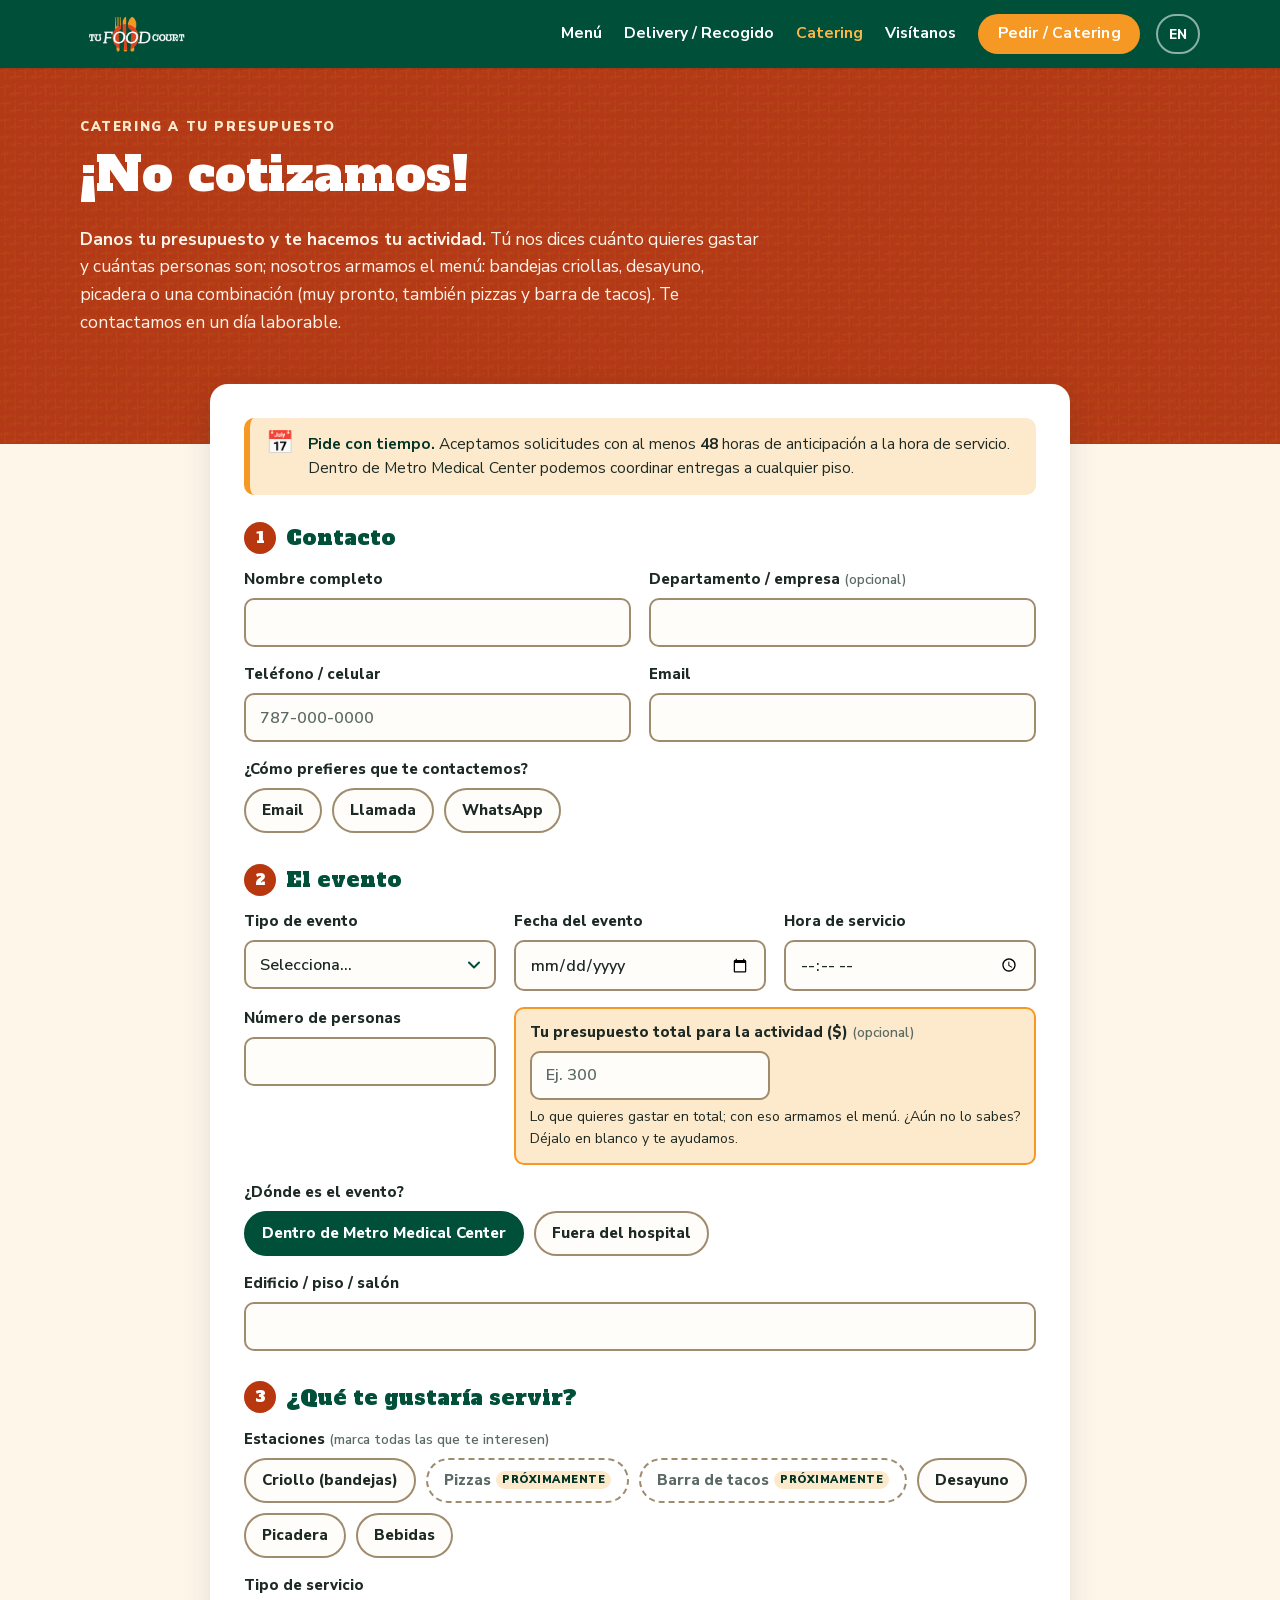
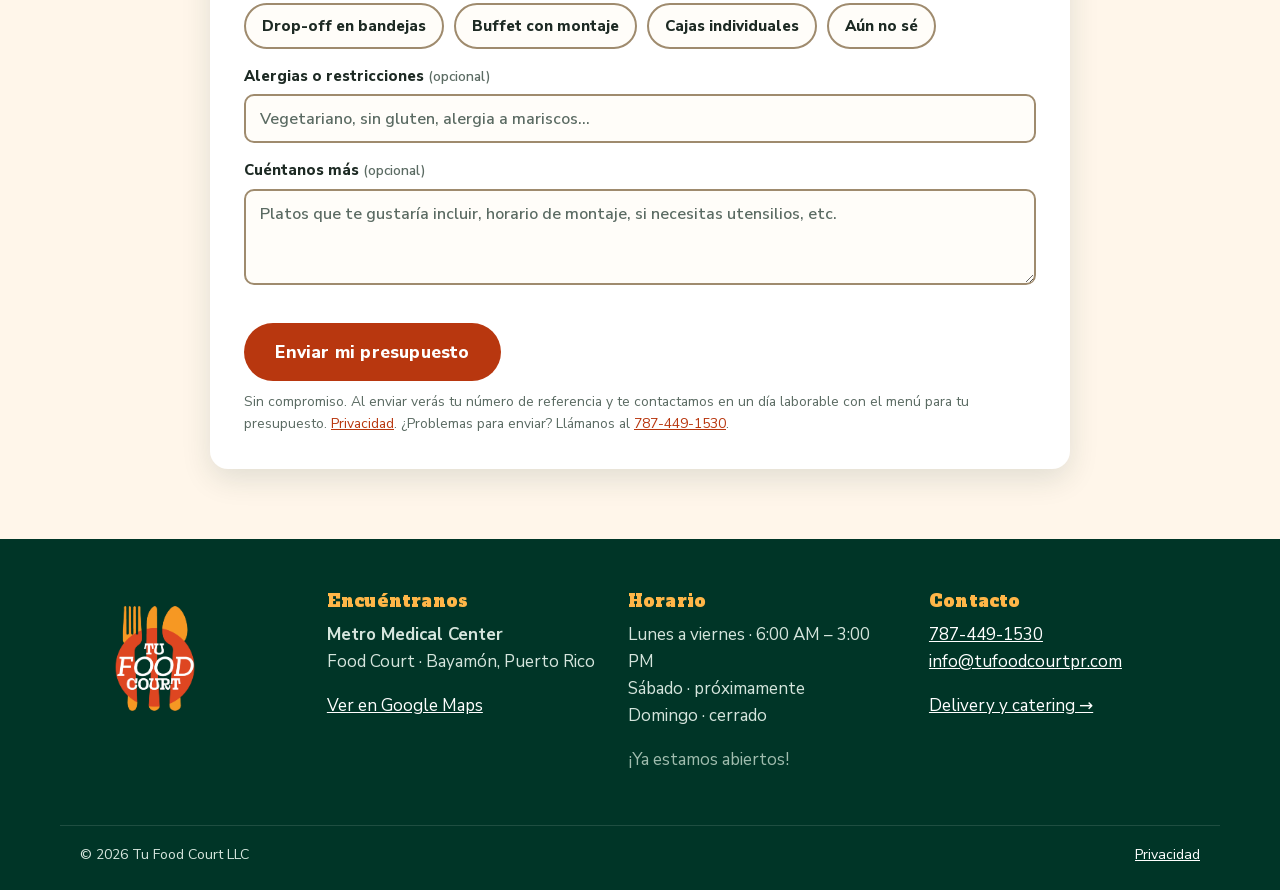
==== commit a7c46508: "Catering: el presupuesto total pasa a ser opcional (pedido del dueño); en blanco el correo dice «No " ====
--- a/catering/index.html
+++ b/catering/index.html
@@ -20,7 +20,7 @@
   <link rel="apple-touch-icon" href="/assets/img/apple-touch-icon.png">
   <link rel="preload" href="/assets/fonts/nunito-sans-latin.woff2" as="font" type="font/woff2" crossorigin>
   <link rel="preload" href="/assets/fonts/alfa-slab-one-latin.woff2" as="font" type="font/woff2" crossorigin>
-  <link rel="stylesheet" href="/assets/css/site.css?v=20261123a">
+  <link rel="stylesheet" href="/assets/css/site.css?v=20261123b">
 </head>
 <body data-page="catering" data-title-en="Catering on your budget · Tu Food Court · Bayamón">
   <a class="skip" href="#main" data-i18n="skip">Saltar al contenido</a>
@@ -108,9 +108,9 @@
                   <input id="c-inv" name="invitados" type="number" required min="1" max="2000" step="1" inputmode="numeric">
                 </div>
                 <div class="field span-2 budget-field">
-                  <label for="c-pres" data-i18n="c.budget">Tu presupuesto total para la actividad ($)</label>
-                  <input id="c-pres" name="presupuesto" type="number" required min="1" max="100000" step="1" inputmode="numeric" data-i18n-ph="c.budgetPh" placeholder="Ej. 300">
-                  <p class="budget-note"><span data-i18n="c.budgetHint">Lo que quieres gastar en total; con eso armamos el menú.</span> <strong data-per-person aria-live="polite"></strong></p>
+                  <label for="c-pres" data-i18n="c.budget">Tu presupuesto total para la actividad ($) <span class="hint">(opcional)</span></label>
+                  <input id="c-pres" name="presupuesto" type="number" min="1" max="100000" step="1" inputmode="numeric" data-i18n-ph="c.budgetPh" placeholder="Ej. 300">
+                  <p class="budget-note"><span data-i18n="c.budgetHint">Lo que quieres gastar en total; con eso armamos el menú. ¿Aún no lo sabes? Déjalo en blanco y te ayudamos.</span> <strong data-per-person aria-live="polite"></strong></p>
                 </div>
                 <div class="field span-3" role="group" aria-labelledby="c-where-l">
                   <span class="label" id="c-where-l" data-i18n="c.whereT">¿Dónde es el evento?</span>
@@ -185,9 +185,9 @@
 
   <footer class="site-footer" data-site-footer></footer>
 
-  <script src="/assets/js/config.js?v=20261123a"></script>
-  <script src="/assets/js/i18n.js?v=20261123a"></script>
-  <script src="/assets/js/site.js?v=20261123a"></script>
-  <script src="/assets/js/forms.js?v=20261123a"></script>
+  <script src="/assets/js/config.js?v=20261123b"></script>
+  <script src="/assets/js/i18n.js?v=20261123b"></script>
+  <script src="/assets/js/site.js?v=20261123b"></script>
+  <script src="/assets/js/forms.js?v=20261123b"></script>
 </body>
 </html>
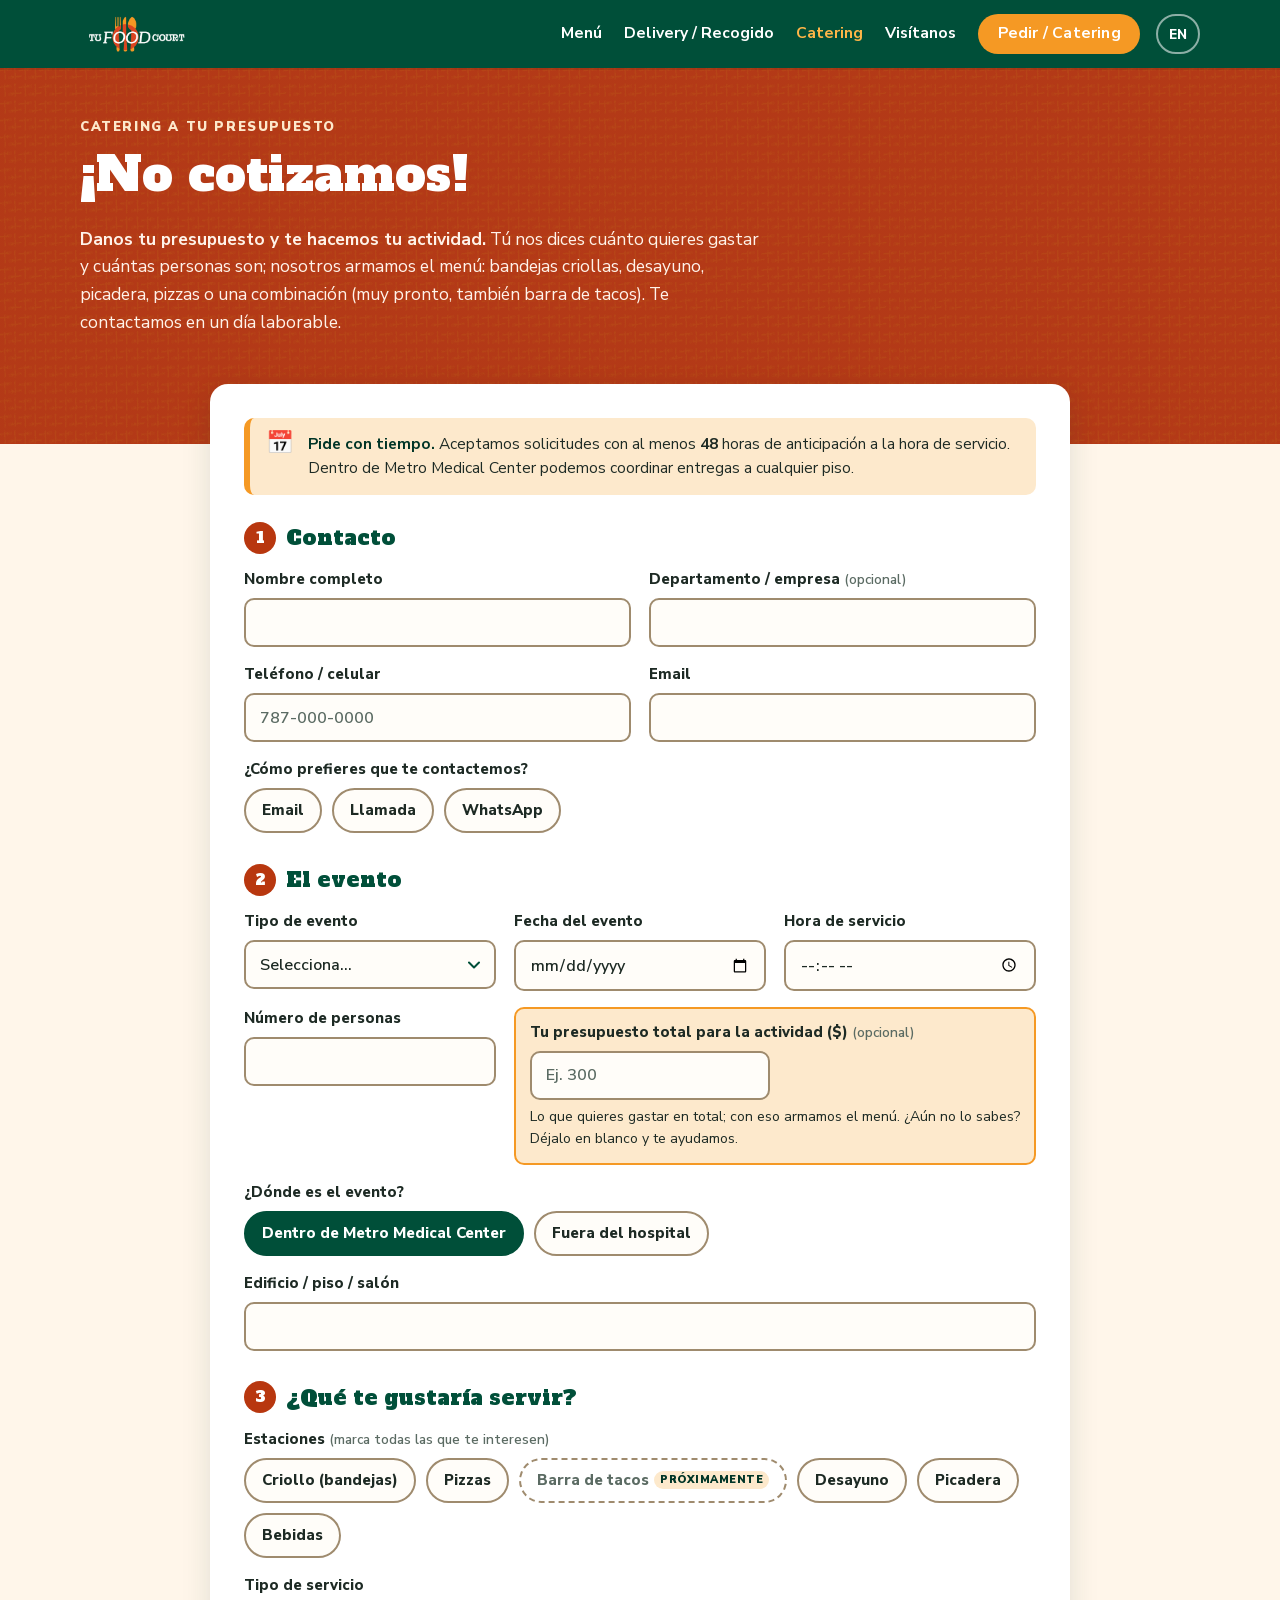
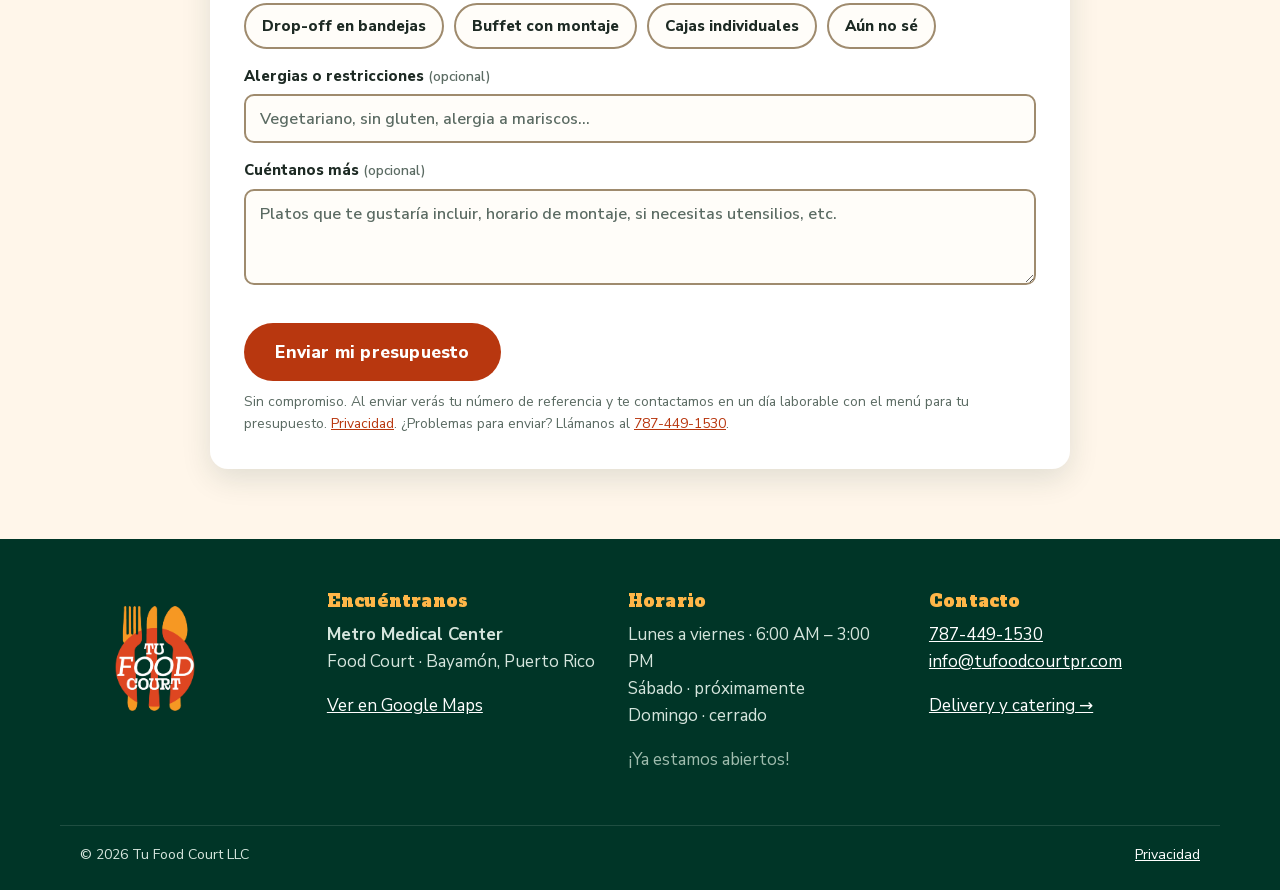
==== commit 9386fa29: "Pizza abre hoy (soft opening esta semana): sale de comingSoon + anuncio de pizzas en el home - confi" ====
--- a/catering/index.html
+++ b/catering/index.html
@@ -20,7 +20,7 @@
   <link rel="apple-touch-icon" href="/assets/img/apple-touch-icon.png">
   <link rel="preload" href="/assets/fonts/nunito-sans-latin.woff2" as="font" type="font/woff2" crossorigin>
   <link rel="preload" href="/assets/fonts/alfa-slab-one-latin.woff2" as="font" type="font/woff2" crossorigin>
-  <link rel="stylesheet" href="/assets/css/site.css?v=20261123b">
+  <link rel="stylesheet" href="/assets/css/site.css?v=20261124b">
 </head>
 <body data-page="catering" data-title-en="Catering on your budget · Tu Food Court · Bayamón">
   <a class="skip" href="#main" data-i18n="skip">Saltar al contenido</a>
@@ -31,7 +31,7 @@
       <div class="wrap">
         <span class="eyebrow" data-i18n="c.eyebrow">Catering a tu presupuesto</span>
         <h1 data-i18n="c.title">¡No cotizamos!</h1>
-        <p data-i18n="c.lead"><strong>Danos tu presupuesto y te hacemos tu actividad.</strong> Tú nos dices cuánto quieres gastar y cuántas personas son; nosotros armamos el menú: bandejas criollas, desayuno, picadera o una combinación (muy pronto, también pizzas y barra de tacos). Te contactamos en un día laborable.</p>
+        <p data-i18n="c.lead"><strong>Danos tu presupuesto y te hacemos tu actividad.</strong> Tú nos dices cuánto quieres gastar y cuántas personas son; nosotros armamos el menú: bandejas criollas, desayuno, picadera, pizzas o una combinación (muy pronto, también barra de tacos). Te contactamos en un día laborable.</p>
       </div>
     </section>
 
@@ -185,9 +185,9 @@
 
   <footer class="site-footer" data-site-footer></footer>
 
-  <script src="/assets/js/config.js?v=20261123b"></script>
-  <script src="/assets/js/i18n.js?v=20261123b"></script>
-  <script src="/assets/js/site.js?v=20261123b"></script>
-  <script src="/assets/js/forms.js?v=20261123b"></script>
+  <script src="/assets/js/config.js?v=20261124b"></script>
+  <script src="/assets/js/i18n.js?v=20261124b"></script>
+  <script src="/assets/js/site.js?v=20261124b"></script>
+  <script src="/assets/js/forms.js?v=20261124b"></script>
 </body>
 </html>
--- a/assets/css/site.css
+++ b/assets/css/site.css
@@ -248,6 +248,70 @@
   .cat-ad.is-slim .cat-sub { margin-top: 0; }
   .cat-ad.is-slim .cat-act { margin-top: 4px; }
   .cat-ad.is-slim .cat-act .btn { width: auto; }
+}
+
+/* ---------- pizza ad (home; config.pizzaAd, soft opening 2026-11-24). Big banner, or .is-slim strip under the Friday-promo banner ---------- */
+.pz-ad {
+  position: relative; overflow: hidden; color: #fff;
+  background: radial-gradient(circle at 9% 50%, rgba(245,153,36,.42), transparent 34%), linear-gradient(rgba(0,0,0,.32), rgba(0,0,0,.32)), url('/assets/img/pattern-tile.png') repeat var(--green-deep);
+  background-size: auto, auto, 300px; /* white text on the darkened green: ≥ 12:1 */
+  border-bottom: 5px solid var(--red);
+  animation: promo-in .55s cubic-bezier(.2,.8,.2,1) both;
+}
+.pz-ad[hidden] { display: none; }
+.pz-ad :focus-visible { outline-color: var(--amber); }
+.pz-inner { position: relative; display: grid; grid-template-columns: auto minmax(0, 1fr) auto; gap: 18px 34px; align-items: center; padding-top: 24px; padding-bottom: 24px; }
+.pz-art { position: relative; width: 168px; }
+.pz-pie { display: block; width: 100%; height: auto; filter: drop-shadow(0 8px 10px rgba(0,0,0,.35)); animation: pz-spin-in .9s .15s cubic-bezier(.2,.9,.25,1.15) both; }
+.pz-slice { animation: pz-slice-out .6s 1s cubic-bezier(.3,1.5,.5,1) both; } /* the slice slides out once the pie has landed; all motion ends by ~1.6 s */
+.pz-new {
+  position: absolute; top: -4px; left: -6px; background: var(--red-deep); color: #fff; font-weight: 900; font-size: .82rem; letter-spacing: .8px;
+  text-transform: uppercase; border-radius: 999px; padding: .32em .9em; border: 2px dashed rgba(255,255,255,.75); transform: rotate(-12deg);
+  animation: promo-burst-in .6s .7s cubic-bezier(.3,1.6,.5,1) both;
+}
+.pz-kicker { display: inline-block; background: var(--amber); color: var(--green-deep); font-weight: 900; font-size: .8rem; letter-spacing: 1px; text-transform: uppercase; border-radius: 999px; padding: .3em 1em; margin-bottom: 8px; }
+.pz-ad[data-phase="soft"] .pz-k-new, .pz-ad[data-phase="new"] .pz-k-soft, .pz-ad[data-phase="new"] .pz-soft { display: none; } /* soft opening vs «¡Nuevo!» */
+.pz-title { font-family: var(--font-display); line-height: 1.12; letter-spacing: .2px; color: #fff; font-size: clamp(1.9rem, 4.6vw, 3rem); margin: 0 0 .15em; text-shadow: 0 2px 0 rgba(0,0,0,.25); }
+.pz-hl { color: var(--amber-text); }
+.pz-sub { font-size: 1.12rem; font-weight: 700; margin: 0; }
+.pz-from { color: var(--amber-text); font-weight: 900; white-space: nowrap; }
+.pz-list { list-style: none; margin: 12px 0 0; padding: 0; display: flex; flex-wrap: wrap; gap: 8px; }
+.pz-list li { background: rgba(255,255,255,.14); border-radius: 999px; padding: .32em .95em; font-size: .92rem; font-weight: 800; }
+.pz-soft { margin: 10px 0 0; font-family: var(--font-accent); font-style: italic; font-weight: 800; font-size: 1.05rem; color: var(--amber-text); }
+.pz-act { display: flex; flex-direction: column; align-items: center; gap: 8px; text-align: center; }
+.pz-act .btn { box-shadow: 0 6px 0 rgba(0,0,0,.25); }
+.pz-act .btn:hover { transform: translateY(-2px); }
+.pz-menu { color: #fff; font-weight: 800; font-size: .95rem; }
+.pz-menu:hover { color: var(--amber-text); }
+.pz-fine { font-size: .8rem; font-weight: 700; color: #d7e7df; max-width: 17em; }
+@keyframes pz-spin-in { from { opacity: 0; transform: rotate(-150deg) scale(.35); } }
+@keyframes pz-slice-out { from { transform: translate(-9px, 2px); } }
+.pz-ad.is-slim { animation: none; border-bottom-width: 4px; }
+.pz-ad.is-slim .pz-pie, .pz-ad.is-slim .pz-slice { animation: none; }
+.pz-ad.is-slim .pz-new, .pz-ad.is-slim .pz-kicker, .pz-ad.is-slim .pz-sub > span, .pz-ad.is-slim .pz-list, .pz-ad.is-slim .pz-soft, .pz-ad.is-slim .pz-menu, .pz-ad.is-slim .pz-fine { display: none; }
+.pz-ad.is-slim .pz-inner { padding-top: 10px; padding-bottom: 10px; gap: 10px 20px; }
+.pz-ad.is-slim .pz-art { width: 64px; }
+.pz-ad.is-slim .pz-title { display: inline; font-size: clamp(1.25rem, 2.6vw, 1.6rem); margin-right: .35em; }
+.pz-ad.is-slim .pz-sub { display: inline; font-size: clamp(1rem, 2vw, 1.15rem); }
+.pz-ad.is-slim .pz-act .btn { padding: .65em 1.2em; font-size: .98rem; }
+@media (max-width: 760px) {
+  .pz-inner { grid-template-columns: auto minmax(0, 1fr); grid-template-areas: "art kick" "art title" "sub sub" "list list" "soft soft" "act act"; gap: 2px 16px; padding-top: 18px; padding-bottom: 20px; }
+  .pz-copy { display: contents; }
+  .pz-art { grid-area: art; width: 100px; }
+  .pz-new { font-size: .62rem; top: -6px; left: -8px; }
+  .pz-kicker { grid-area: kick; align-self: end; justify-self: start; font-size: .72rem; margin-bottom: 2px; }
+  .pz-title { grid-area: title; align-self: start; font-size: clamp(1.6rem, 8vw, 2.1rem); margin: 0; }
+  .pz-sub { grid-area: sub; margin-top: 10px; font-size: 1.02rem; }
+  .pz-list { grid-area: list; margin-top: 10px; }
+  .pz-soft { grid-area: soft; }
+  .pz-act { grid-area: act; margin-top: 14px; }
+  .pz-act .btn { width: 100%; }
+  .pz-ad.is-slim .pz-inner { grid-template-areas: "art sub" "act act"; }
+  .pz-ad.is-slim .pz-copy { display: block; grid-area: sub; }
+  .pz-ad.is-slim .pz-art { width: 52px; }
+  .pz-ad.is-slim .pz-sub { margin-top: 0; }
+  .pz-ad.is-slim .pz-act { margin-top: 6px; }
+  .pz-ad.is-slim .pz-act .btn { width: auto; }
 }
 
 /* ---------- sections ---------- */
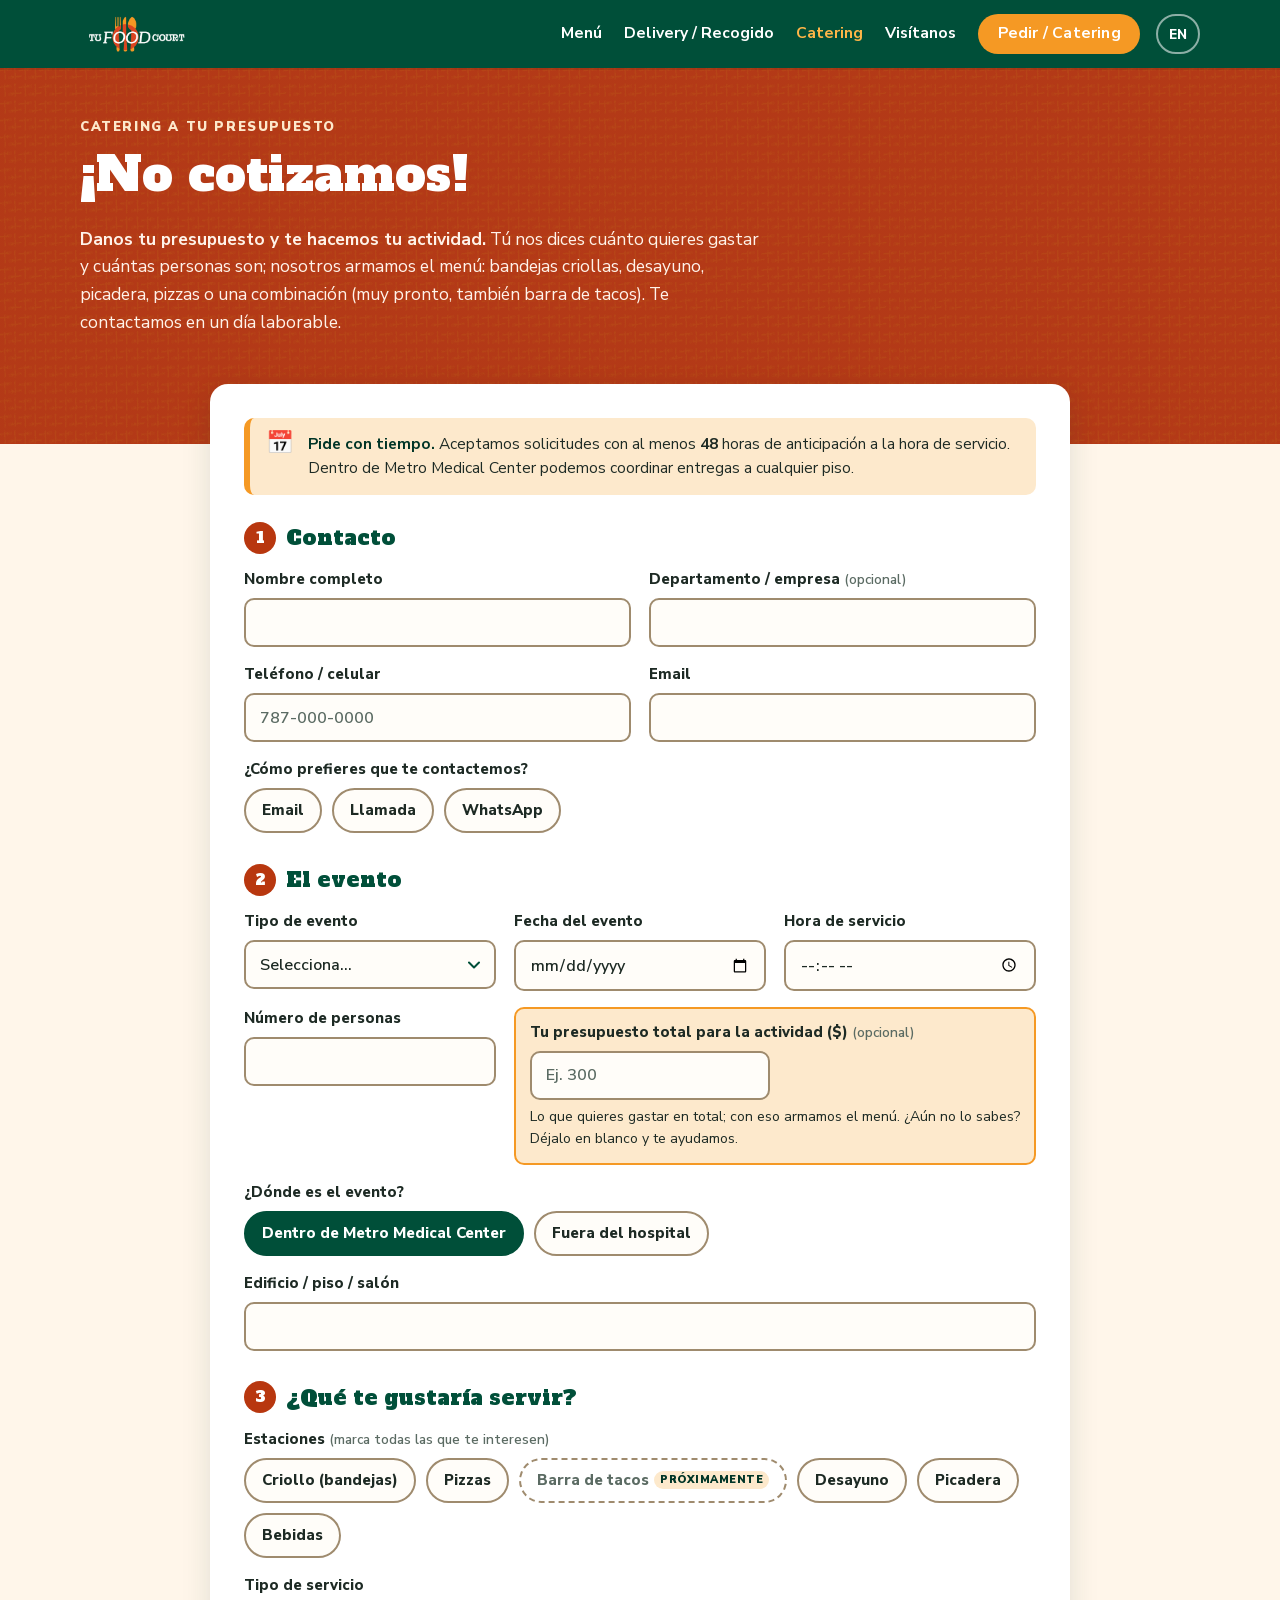
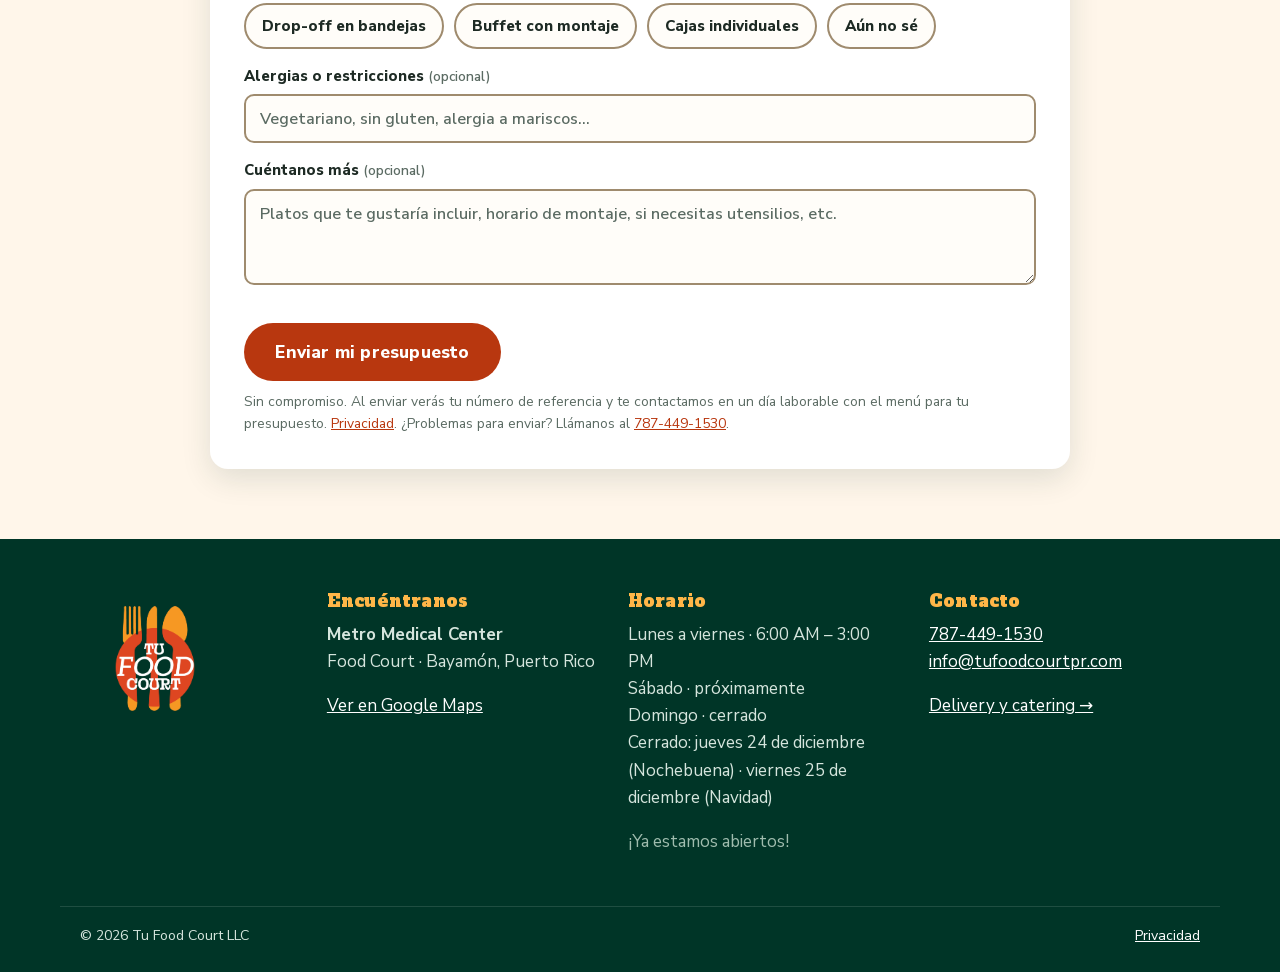
==== commit b0a4430d: "Días cerrados por feriado (closedDates): 24, 25 y 31 dic; 1, 6, 11 y 18 ene. El formulario no acepta" ====
--- a/catering/index.html
+++ b/catering/index.html
@@ -20,7 +20,7 @@
   <link rel="apple-touch-icon" href="/assets/img/apple-touch-icon.png">
   <link rel="preload" href="/assets/fonts/nunito-sans-latin.woff2" as="font" type="font/woff2" crossorigin>
   <link rel="preload" href="/assets/fonts/alfa-slab-one-latin.woff2" as="font" type="font/woff2" crossorigin>
-  <link rel="stylesheet" href="/assets/css/site.css?v=20261124b">
+  <link rel="stylesheet" href="/assets/css/site.css?v=20261127a">
 </head>
 <body data-page="catering" data-title-en="Catering on your budget · Tu Food Court · Bayamón">
   <a class="skip" href="#main" data-i18n="skip">Saltar al contenido</a>
@@ -185,9 +185,9 @@
 
   <footer class="site-footer" data-site-footer></footer>
 
-  <script src="/assets/js/config.js?v=20261124b"></script>
-  <script src="/assets/js/i18n.js?v=20261124b"></script>
-  <script src="/assets/js/site.js?v=20261124b"></script>
-  <script src="/assets/js/forms.js?v=20261124b"></script>
+  <script src="/assets/js/config.js?v=20261127a"></script>
+  <script src="/assets/js/i18n.js?v=20261127a"></script>
+  <script src="/assets/js/site.js?v=20261127a"></script>
+  <script src="/assets/js/forms.js?v=20261127a"></script>
 </body>
 </html>
--- a/assets/css/site.css
+++ b/assets/css/site.css
@@ -378,6 +378,7 @@
 .panel-red .menu-section h3 { color: var(--red-deep); }
 .panel-amber .menu-section h3 { color: var(--red-deep); }
 .menu-note { font-size: .95rem; color: var(--muted); }
+.station-hours { margin-top: 2px; font-weight: 700; font-size: .95rem; color: var(--green-deep); } /* «Horario de las pizzas: 10:30 AM – 3:00 PM» */
 .menu-loading, .menu-empty { color: var(--muted); font-size: .95rem; margin: 6px 0; min-height: 2.5em; } /* while prices.js reads the sheet / a station the owner emptied */
 .menu-items { list-style: none; margin: 0; padding: 0; }
 .menu-items li { padding: 10px 0; border-bottom: 1px solid #f1e8da; }
@@ -525,6 +526,7 @@
 /* order picker */
 .order-grid { display: grid; grid-template-columns: 1fr 1fr; gap: 20px; align-items: start; }
 @media (max-width: 760px) { .order-grid { grid-template-columns: 1fr; } }
+.pick-hours { margin: 0 0 10px; font-size: .9rem; font-weight: 600; color: var(--green-deep); }
 .pick-list { display: grid; gap: 8px; max-height: 440px; overflow: auto; padding-right: 4px; }
 @media (max-width: 760px) { .pick-list { max-height: none; overflow: visible; padding-right: 0; } } /* phones: the page scrolls, no hidden inner list */
 .pick-item {
@@ -571,6 +573,12 @@
 /* keep every focusable text control at >= 16px (1rem): iOS Safari and in-app browsers zoom the page on focus below that and never zoom back out */
 .cart-opts select { min-height: 44px; padding: .25em 2em .25em .5em; background-position: right .6em center; }
 .cart-note { margin-top: 8px; min-height: 40px !important; padding: .3em .6em !important; }
+/* «Quitar algo» on a dish with `includes` (tacos, nachos): one checkbox per item to leave out */
+.cart-sin { border: 0; margin: 8px 0 0; padding: 8px 12px 4px; background: var(--green-soft); border-radius: var(--radius-sm); min-width: 0; }
+.cart-sin legend { float: left; width: 100%; display: block; padding: 0; margin-bottom: 2px; font-family: inherit; font-size: .8rem; font-weight: 800; color: var(--muted); }
+.sin-list { clear: both; display: flex; flex-wrap: wrap; gap: 0 18px; }
+.sin-item { display: flex; align-items: center; gap: 8px; min-height: 44px; font-size: .92rem; font-weight: 700; cursor: pointer; }
+.sin-item input { width: 22px; height: 22px; margin: 0; accent-color: var(--red); flex: none; }
 
 .toast { position: fixed; left: 12px; right: 12px; bottom: 14px; z-index: 60; background: var(--green-deep); color: #fff; border-radius: 999px; padding: 8px 8px 8px 18px; display: flex; align-items: center; justify-content: space-between; gap: 10px; box-shadow: 0 10px 30px rgba(0,0,0,.3); font-weight: 800; font-size: .95rem; }
 .toast[hidden] { display: none; }
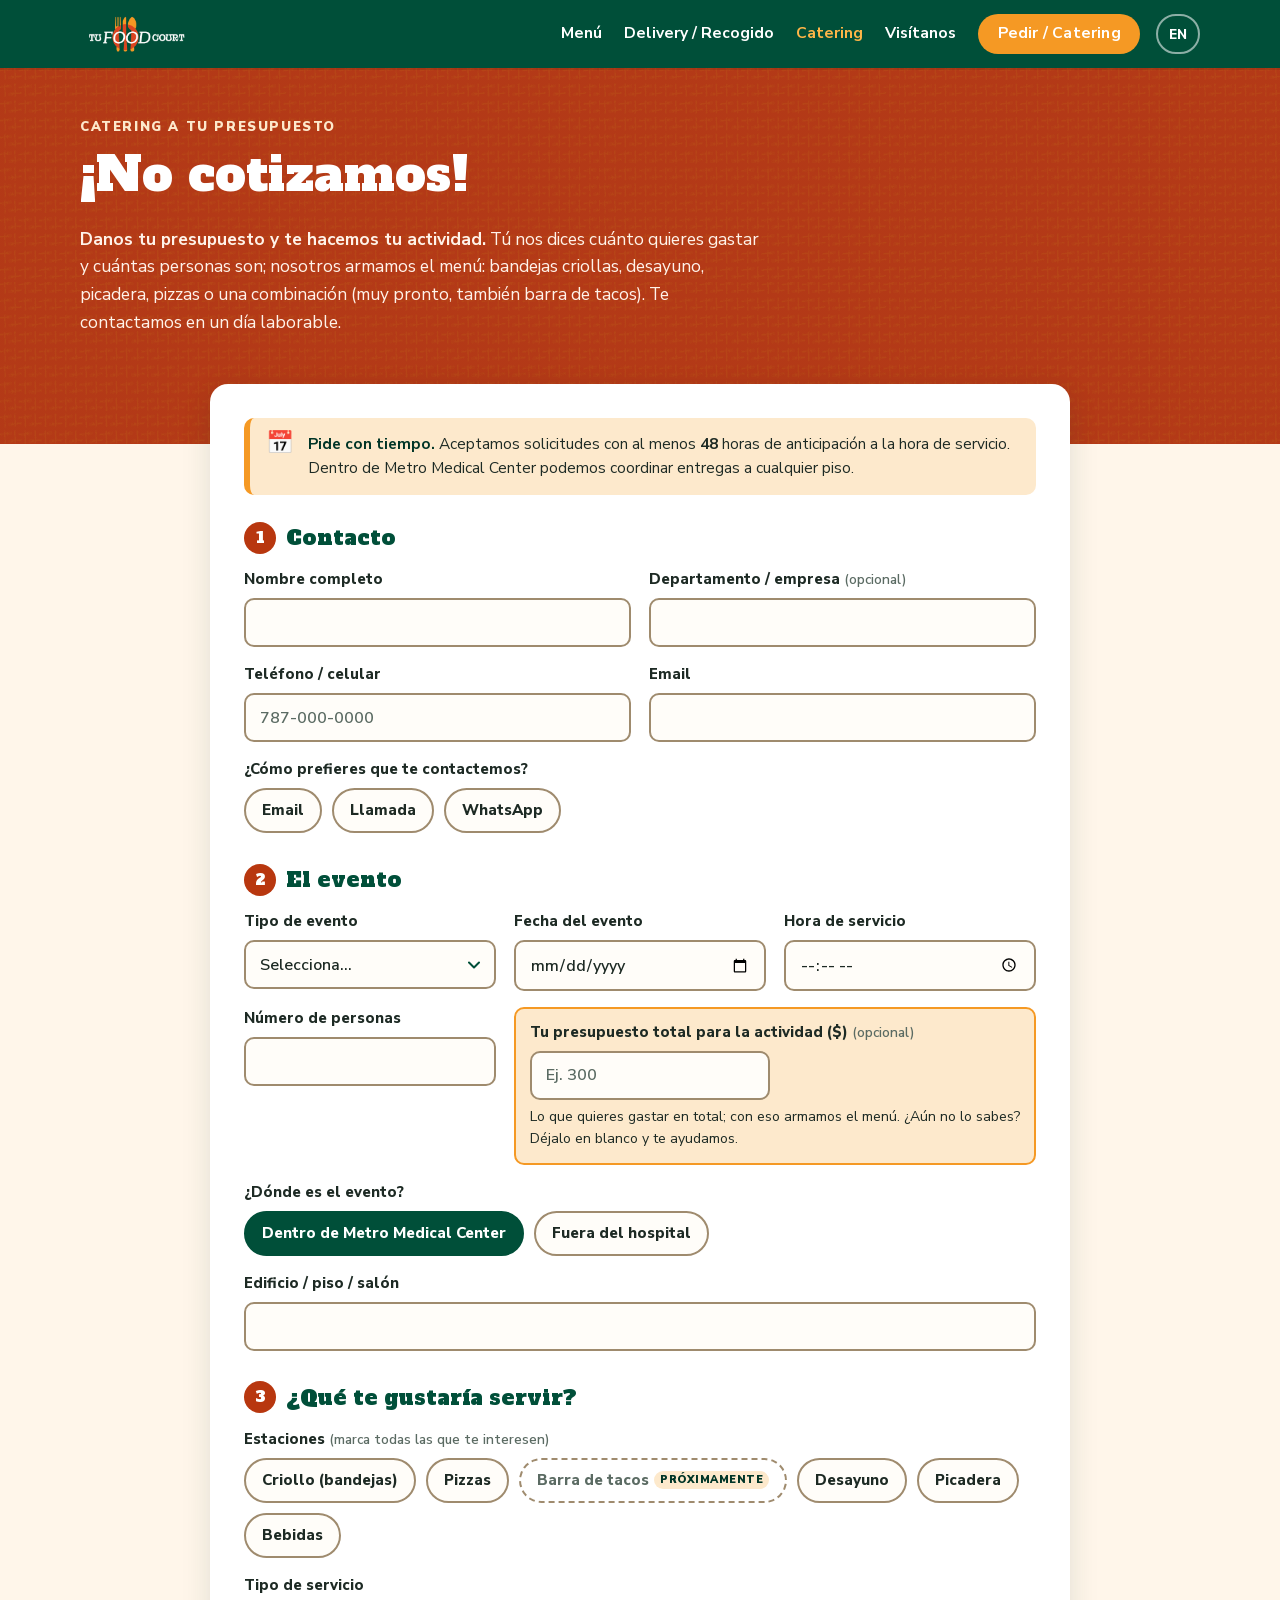
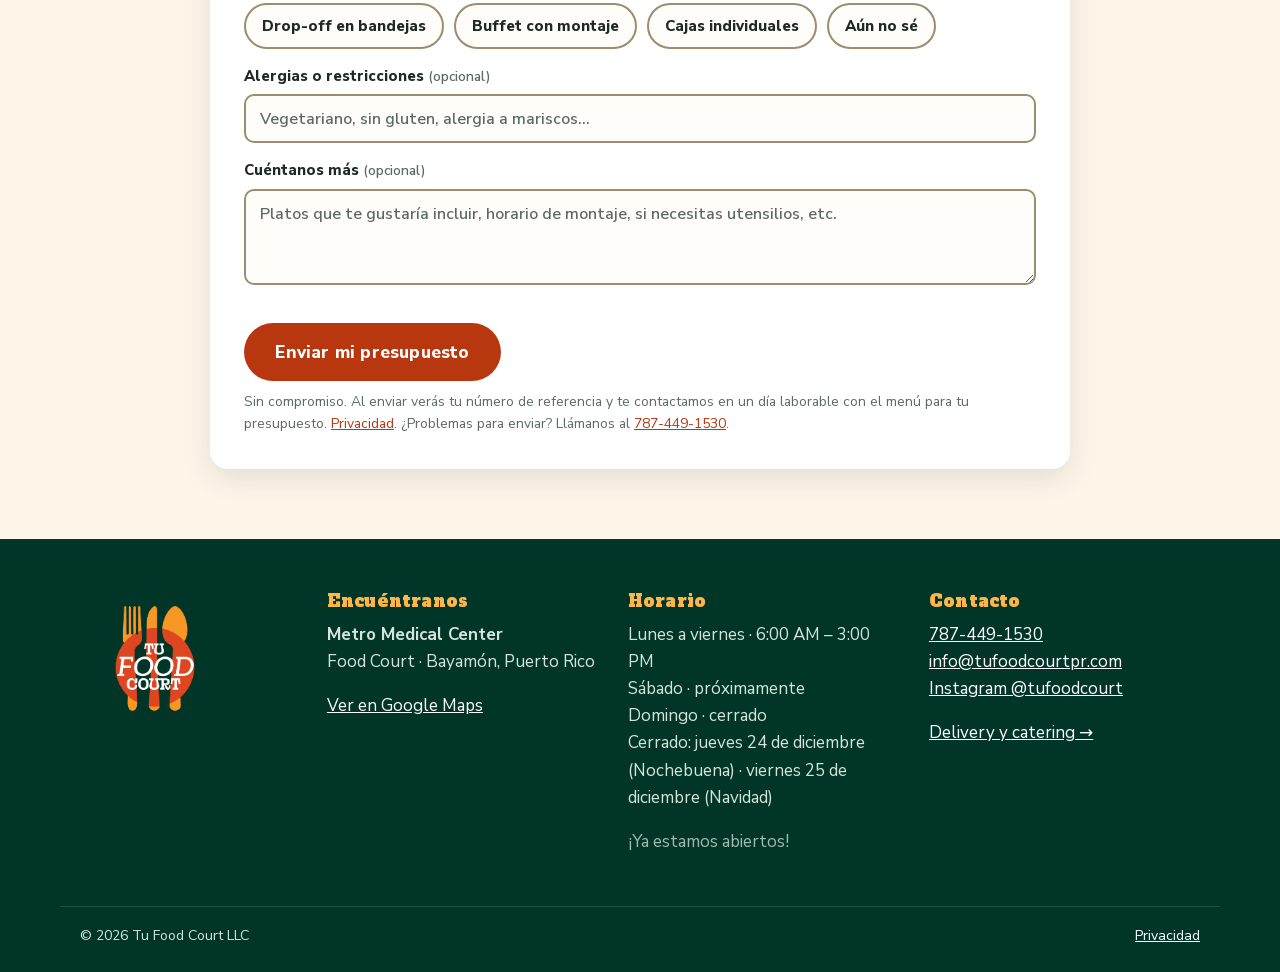
==== commit 4a8e4257: "Instagram @tufoodcourt: link en «Contacto» (pie y Visítanos), «Síguenos» en el afiche y las tarjetas" ====
--- a/catering/index.html
+++ b/catering/index.html
@@ -20,7 +20,7 @@
   <link rel="apple-touch-icon" href="/assets/img/apple-touch-icon.png">
   <link rel="preload" href="/assets/fonts/nunito-sans-latin.woff2" as="font" type="font/woff2" crossorigin>
   <link rel="preload" href="/assets/fonts/alfa-slab-one-latin.woff2" as="font" type="font/woff2" crossorigin>
-  <link rel="stylesheet" href="/assets/css/site.css?v=20261127a">
+  <link rel="stylesheet" href="/assets/css/site.css?v=20261127c">
 </head>
 <body data-page="catering" data-title-en="Catering on your budget · Tu Food Court · Bayamón">
   <a class="skip" href="#main" data-i18n="skip">Saltar al contenido</a>
@@ -185,9 +185,9 @@
 
   <footer class="site-footer" data-site-footer></footer>
 
-  <script src="/assets/js/config.js?v=20261127a"></script>
-  <script src="/assets/js/i18n.js?v=20261127a"></script>
-  <script src="/assets/js/site.js?v=20261127a"></script>
-  <script src="/assets/js/forms.js?v=20261127a"></script>
+  <script src="/assets/js/config.js?v=20261127c"></script>
+  <script src="/assets/js/i18n.js?v=20261127c"></script>
+  <script src="/assets/js/site.js?v=20261127c"></script>
+  <script src="/assets/js/forms.js?v=20261127c"></script>
 </body>
 </html>
